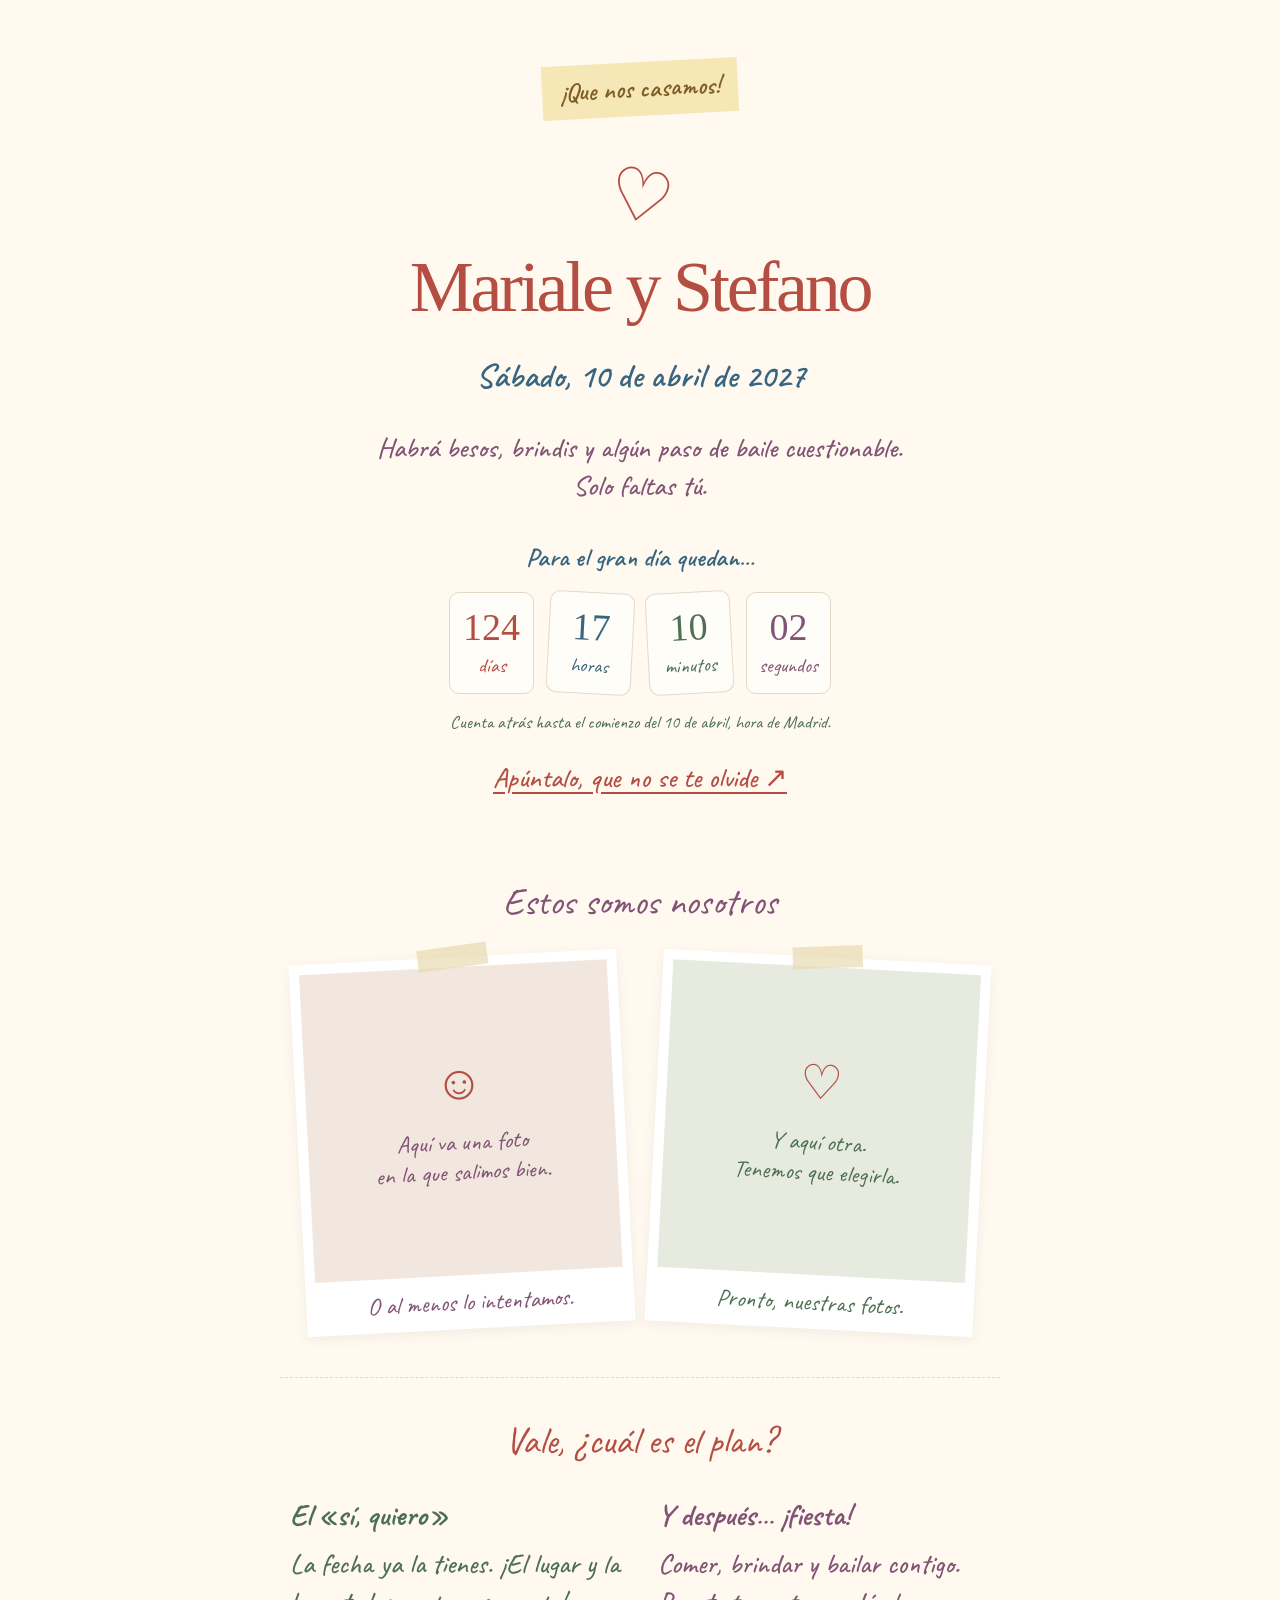
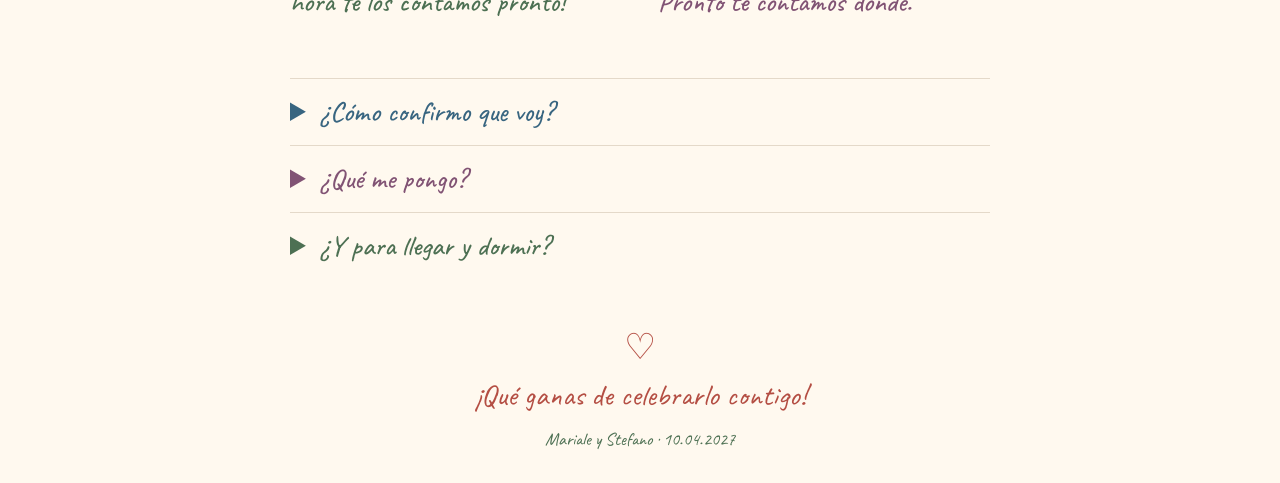
==== index.html @ a7b67cf8 "Add wedding website with working countdown" ====
<!doctype html>
<html lang="es">
<head>
  <meta charset="utf-8">
  <meta name="viewport" content="width=device-width, initial-scale=1">
  <meta name="description" content="Mariale y Stefano se casan el 10 de abril de 2027. ¡Y quieren celebrarlo contigo!">
  <meta name="theme-color" content="#fff9ef">
  <title>Mariale y Stefano · 10 abril 2027</title>
  <link rel="stylesheet" href="styles.css">
  <script src="config.js" defer></script>
  <script src="script.js" defer></script>
</head>
<body>
  <a class="skip-link" href="#inicio">Ir al contenido</a>
  <main id="inicio">
    <section class="invitation" aria-labelledby="couple">
      <p class="announcement">¡Que nos casamos!</p>
      <div class="doodle" aria-hidden="true">♡</div>
      <h1 id="couple">Mariale y Stefano</h1>
      <p class="date"><time datetime="2027-04-10">Sábado, 10 de abril de 2027</time></p>
      <p class="intro">Habrá besos, brindis y algún paso de baile cuestionable.<br>Solo faltas tú.</p>
      <div id="cover" class="cover" hidden></div>
      <div class="countdown-block">
        <h2 id="countdown-title">Para el gran día quedan…</h2>
        <div class="countdown" role="timer" aria-labelledby="countdown-title">
          <div><strong id="days">—</strong><span>días</span></div>
          <div><strong id="hours">—</strong><span>horas</span></div>
          <div><strong id="minutes">—</strong><span>minutos</span></div>
          <div><strong id="seconds">—</strong><span>segundos</span></div>
        </div>
        <p id="countdown-message" class="note">Cuenta atrás hasta el comienzo del 10 de abril, hora de Madrid.</p>
        <noscript>¡Reserva el 10 de abril de 2027! Activa JavaScript para ver la cuenta atrás.</noscript>
      </div>
      <a class="calendar-link" href="boda.ics" download>Apúntalo, que no se te olvide <span aria-hidden="true">↗</span></a>
    </section>

    <section id="recuerdos" class="memories" aria-labelledby="photos-title">
      <h2 id="photos-title">Estos somos nosotros</h2>
      <div class="gallery" id="gallery">
        <figure><div class="photo-placeholder"><span aria-hidden="true">☺</span><p>Aquí va una foto<br>en la que salimos bien.</p></div><figcaption>O al menos lo intentamos.</figcaption></figure>
        <figure><div class="photo-placeholder"><span aria-hidden="true">♡</span><p>Y aquí otra.<br>Tenemos que elegirla.</p></div><figcaption>Pronto, nuestras fotos.</figcaption></figure>
      </div>
    </section>

    <section id="dia" class="day" aria-labelledby="details-title">
      <h2 id="details-title">Vale, ¿cuál es el plan?</h2>
      <div class="plan">
        <article><h3>El «sí, quiero»</h3><p id="ceremony">La fecha ya la tienes. ¡El lugar y la hora te los contamos pronto!</p><a id="ceremony-map" class="text-link" hidden>Ver ubicación ↗</a></article>
        <article><h3>Y después… ¡fiesta!</h3><p id="party">Comer, brindar y bailar contigo. Pronto te contamos dónde.</p><a id="party-map" class="text-link" hidden>Ver ubicación ↗</a></article>
      </div>
      <div class="extra-info">
        <p id="location-info" hidden></p>
        <details><summary>¿Cómo confirmo que voy?</summary><p id="rsvp-info">Pronto pondremos aquí cómo confirmar. De momento, ¡guárdanos el día!</p><a id="rsvp-link" class="text-link" hidden>¡Voy! ↗</a></details>
        <details><summary>¿Qué me pongo?</summary><p id="dress-code">Todavía estamos decidiendo los detalles. Eso sí: ve practicando tus pasos de baile.</p></details>
        <details><summary>¿Y para llegar y dormir?</summary><p id="travel-info">Añadiremos aquí la información de transporte y alojamiento en cuanto la tengamos.</p></details>
      </div>
    </section>
    <footer><span aria-hidden="true">♡</span><p>¡Qué ganas de celebrarlo contigo!</p><small>Mariale y Stefano · 10.04.2027</small></footer>
  </main>
</body>
</html>
---- styles.css ----
@font-face {
  font-family: 'Caveat';
  src: url('assets/fonts/caveat.ttf') format('truetype');
  font-style: normal;
  font-weight: 400 700;
  font-display: swap;
}
:root {
  --paper: #fff9ef;
  --ink: #433f3b;
  --muted: #766d63;
  --red: #b44e43;
  --line: #e4d9c9;
  --blue: #386580;
  --green: #4d7053;
  --plum: #815374;
  --ochre: #805c26;
  --informal: 'Caveat', cursive;
  --hand: 'Caveat', cursive;
}
* { box-sizing: border-box; }
body { margin: 0; background: var(--paper); color: var(--ink); font: 16px/1.7 system-ui, sans-serif; }
[hidden] { display: none !important; }
a { color: var(--red); text-underline-offset: 5px; }
a:hover { text-decoration-thickness: 2px; }
a:focus-visible, summary:focus-visible { outline: 2px solid var(--red); outline-offset: 6px; }
.skip-link { position: absolute; top: -100px; left: 16px; background: var(--paper); padding: 12px; }
.skip-link:focus { top: 12px; }
main { width: min(100% - 40px, 720px); margin: auto; }
h1, h2, h3, p { margin-top: 0; }
h2 { font: 27px/1.3 var(--hand); }
h3 { font-size: 17px; margin-bottom: 10px; }
.invitation { text-align: center; padding: 62px 0 48px; }
.announcement { display: inline-block; background: #f5e7b6; padding: 5px 18px; font-size: 14px; transform: rotate(-3deg); }
.doodle { color: var(--red); font: 72px/1.15 var(--hand); margin: 15px 0 8px; transform: rotate(12deg); }
h1 { max-width: 650px; margin: 0 auto 20px; color: var(--red); font: 500 clamp(46px, 8vw, 72px)/1.1 Georgia, serif; letter-spacing: -.045em; text-wrap: balance; }
.date { font-size: 18px; margin: 0 auto 24px; }
.intro { color: var(--muted); font-size: 15px; }
.countdown-block { margin: 36px 0 24px; }
.countdown-block h2 { font: 15px system-ui, sans-serif; margin-bottom: 18px; }
.countdown { display: flex; justify-content: center; gap: 14px; }
.countdown > div { width: 85px; padding: 12px 6px 10px; border: 1px solid var(--line); border-radius: 10px; background: #fffdf8; }
.countdown > div:nth-child(2) { transform: rotate(3deg); }
.countdown > div:nth-child(3) { transform: rotate(-3deg); }
.countdown strong { display: block; font: 38px Georgia, serif; font-variant-numeric: tabular-nums; color: var(--red); }
.countdown span { font-size: 12px; color: var(--muted); }
.note { color: var(--muted); font-size: 10px; margin: 16px 0 0; }
.calendar-link { font-size: 13px; }
.cover { max-width: 380px; margin: 30px auto; padding: 10px; background: white; box-shadow: 0 3px 12px #433f3b12; transform: rotate(-2deg); }
.cover-photo { width: 100%; max-height: 430px; object-fit: cover; display: block; }
.memories { padding: 32px 18px 48px; text-align: center; }
.gallery { display: grid; grid-template-columns: repeat(2, minmax(0, 1fr)); gap: 28px; margin-top: 30px; }
figure { min-width: 0; margin: 0; padding: 10px 10px 0; background: #fff; box-shadow: 0 3px 12px #433f3b12; transform: rotate(-3deg); position: relative; }
figure:nth-child(even) { transform: rotate(3deg); }
figure::before { content: ''; position: absolute; width: 70px; height: 22px; top: -11px; left: calc(50% - 35px); background: #e9dcb4ba; transform: rotate(-5deg); }
.photo-placeholder { aspect-ratio: 1; display: flex; flex-direction: column; justify-content: center; align-items: center; background: #f2e7de; padding: 14px; }
figure:nth-child(even) .photo-placeholder { background: #e7eadf; }
.photo-placeholder span { font: 48px/1.2 var(--hand); color: var(--red); }
.photo-placeholder p { margin: 15px 0 0; font-size: 13px; color: var(--muted); }
.gallery img { display: block; width: 100%; aspect-ratio: 1; object-fit: cover; }
figcaption { padding: 12px 3px; font: 13px/1.5 var(--hand); overflow-wrap: anywhere; }
.day { border-top: 1px dashed var(--line); padding: 38px 10px 0; }
.day > h2 { text-align: center; }
.plan { display: grid; grid-template-columns: 1fr 1fr; gap: 35px; margin: 30px 0; }
.plan p, .extra-info p { font-size: 14px; color: var(--muted); }
.text-link { display: inline-block; font-size: 14px; }
details { border-top: 1px solid var(--line); padding: 14px 0; }
summary { cursor: pointer; font-size: 14px; }
details p { margin: 12px 0 6px; }
footer { text-align: center; padding: 45px 0 30px; }
footer > span { color: var(--red); font: 36px var(--hand); }
footer p { margin: 6px 0 12px; font: 21px var(--hand); }
footer small { font-size: 11px; color: var(--muted); }
/* Colores de las notas y los distintos momentos del día. */
.announcement { color: var(--ochre); }
.date, .countdown-block h2 { color: var(--blue); }
.intro, .memories h2 { color: var(--plum); }
.note, footer small { color: var(--green); }
.countdown > div:nth-child(2) strong,
.countdown > div:nth-child(2) span { color: var(--blue); }
.countdown > div:nth-child(3) strong,
.countdown > div:nth-child(3) span { color: var(--green); }
.countdown > div:nth-child(4) strong,
.countdown > div:nth-child(4) span { color: var(--plum); }
.countdown > div:first-child span { color: var(--red); }
.photo-placeholder p, figcaption { color: var(--plum); }
figure:nth-child(even) .photo-placeholder p,
figure:nth-child(even) figcaption { color: var(--green); }
.day > h2, footer p { color: var(--red); }
.plan article:first-child h3, .plan article:first-child p { color: var(--green); }
.plan article:nth-child(2) h3, .plan article:nth-child(2) p { color: var(--plum); }
.extra-info > p, .extra-info details:nth-of-type(1) { color: var(--blue); }
.extra-info details:nth-of-type(2) { color: var(--plum); }
.extra-info details:nth-of-type(3) { color: var(--green); }
.extra-info details p { color: inherit; }

@media (max-width: 480px) {
  .invitation { padding-top: 38px; }
  .intro br { display: none; }
  .countdown { gap: 8px; }
  .countdown > div { width: 68px; }
  .countdown strong { font-size: 32px; }
  .memories { padding-inline: 5px; }
  .gallery { gap: 15px; }
  figure { padding: 7px 7px 0; }
  .photo-placeholder { padding: 8px; }
  .photo-placeholder p, figcaption { font-size: 11px; }
  .photo-placeholder span { font-size: 34px; }
  .plan { grid-template-columns: 1fr; gap: 15px; }
}

/* Letra informal para la información de la invitación. */
.intro,
.date,
.announcement,
.countdown-block h2,
.countdown span,
.note,
.calendar-link,
.photo-placeholder p,
.plan h3,
.plan p,
.extra-info,
.extra-info summary,
.text-link,
footer small {
  font-family: var(--informal);
}

/* Tamaños generosos para que la letra manuscrita se lea bien. */
.intro, .plan p, .extra-info p, .extra-info summary,
.calendar-link, .text-link {
  font-size: clamp(24px, 4vw, 28px);
  font-weight: 500;
  line-height: 1.35;
}
.date { font-size: clamp(28px, 5vw, 34px); font-weight: 600; }
.announcement, .countdown-block h2 { font-size: 26px; font-weight: 600; }
.plan h3 { font-size: 30px; line-height: 1.25; }
.memories h2, .day > h2 { font-size: 38px; }
.countdown span { font-size: 20px; }
.note, footer small { font-size: 18px; line-height: 1.4; }
.photo-placeholder p, figcaption { font-size: 24px; line-height: 1.25; }
footer p { font-size: 30px; }
@media (max-width: 480px) {
  .gallery { grid-template-columns: 1fr; gap: 32px; max-width: 290px; margin-inline: auto; }
}
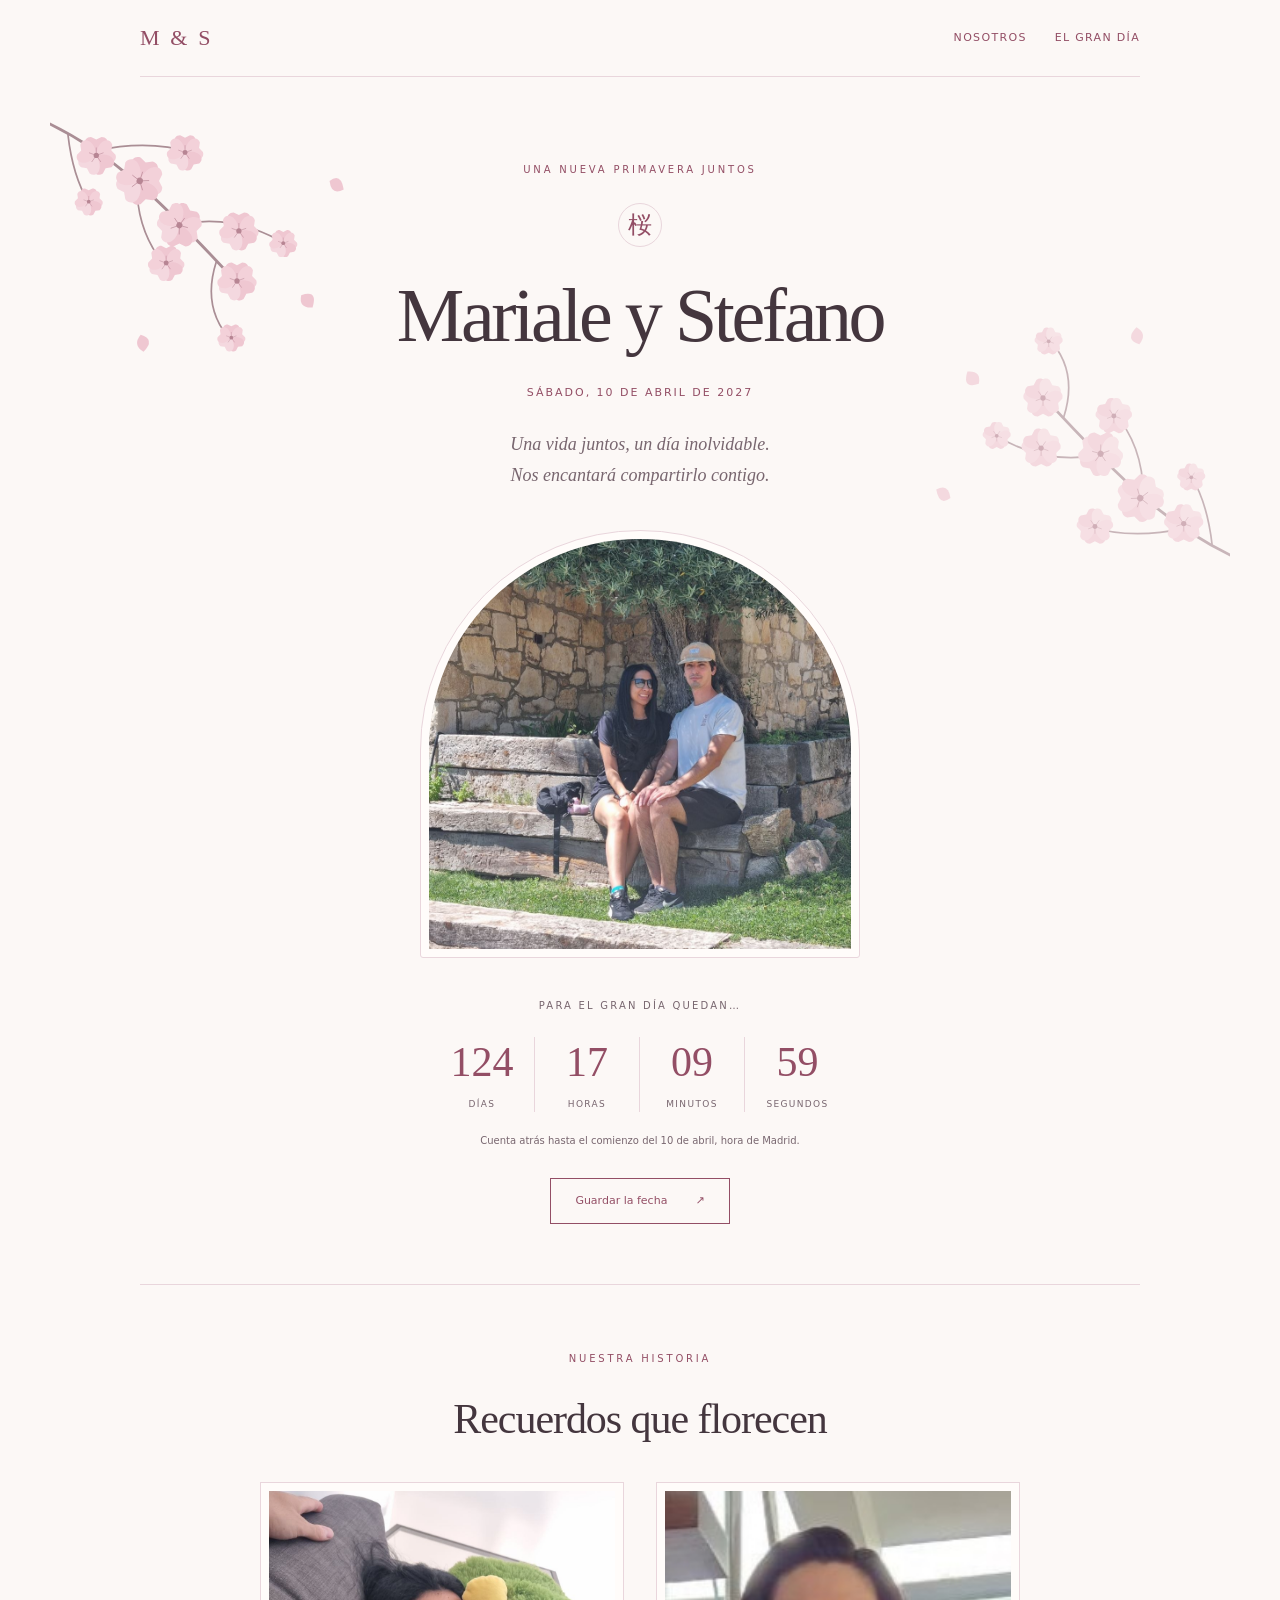
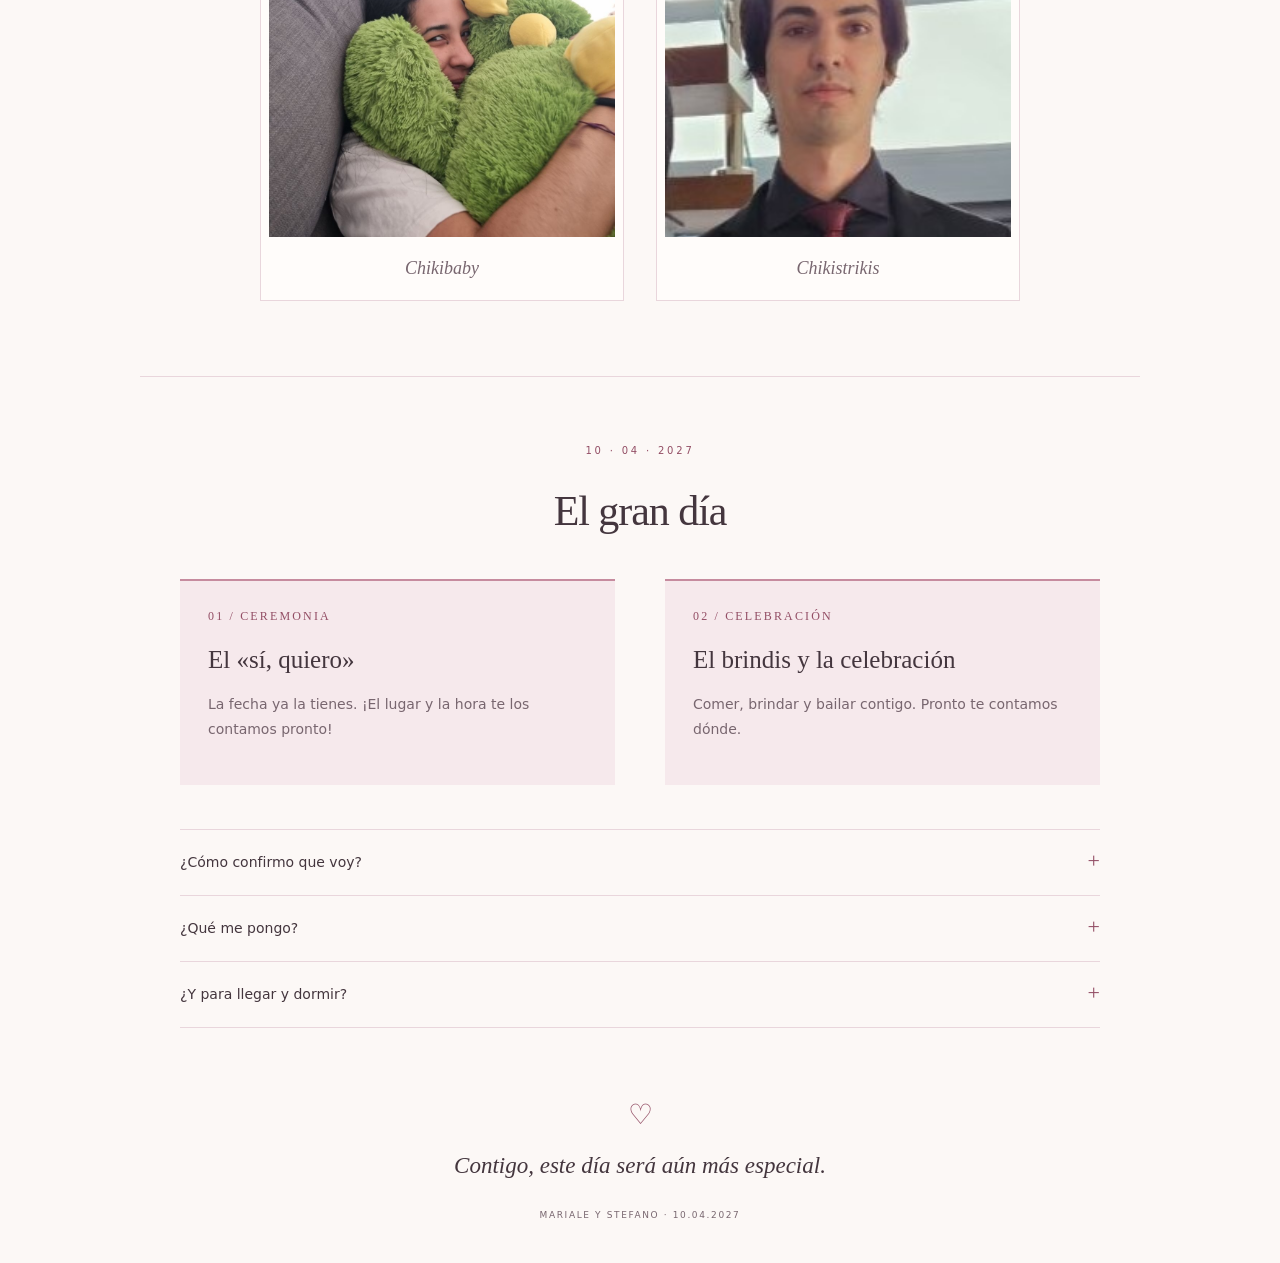
==== commit 918da20b: "new gui" ====
--- a/index.html
+++ b/index.html
@@ -4,7 +4,7 @@
   <meta charset="utf-8">
   <meta name="viewport" content="width=device-width, initial-scale=1">
   <meta name="description" content="Mariale y Stefano se casan el 10 de abril de 2027. ¡Y quieren celebrarlo contigo!">
-  <meta name="theme-color" content="#fff9ef">
+  <meta name="theme-color" content="#fcf8f6">
   <title>Mariale y Stefano · 10 abril 2027</title>
   <link rel="stylesheet" href="styles.css">
   <script src="config.js" defer></script>
@@ -13,12 +13,16 @@
 <body>
   <a class="skip-link" href="#inicio">Ir al contenido</a>
   <main id="inicio">
+    <nav class="site-nav" aria-label="Navegación principal">
+      <a class="monogram" href="#inicio" aria-label="Mariale y Stefano, inicio">M &amp; S</a>
+      <div class="nav-links"><a href="#recuerdos">Nosotros</a><a href="#dia">El gran día</a></div>
+    </nav>
     <section class="invitation" aria-labelledby="couple">
-      <p class="announcement">¡Que nos casamos!</p>
-      <div class="doodle" aria-hidden="true">♡</div>
+      <p class="announcement">Una nueva primavera juntos</p>
+      <div class="doodle" aria-hidden="true">桜</div>
       <h1 id="couple">Mariale y Stefano</h1>
       <p class="date"><time datetime="2027-04-10">Sábado, 10 de abril de 2027</time></p>
-      <p class="intro">Habrá besos, brindis y algún paso de baile cuestionable.<br>Solo faltas tú.</p>
+      <p class="intro">Una vida juntos, un día inolvidable.<br>Nos encantará compartirlo contigo.</p>
       <div id="cover" class="cover" hidden></div>
       <div class="countdown-block">
         <h2 id="countdown-title">Para el gran día quedan…</h2>
@@ -31,11 +35,12 @@
         <p id="countdown-message" class="note">Cuenta atrás hasta el comienzo del 10 de abril, hora de Madrid.</p>
         <noscript>¡Reserva el 10 de abril de 2027! Activa JavaScript para ver la cuenta atrás.</noscript>
       </div>
-      <a class="calendar-link" href="boda.ics" download>Apúntalo, que no se te olvide <span aria-hidden="true">↗</span></a>
+      <a class="calendar-link" href="boda.ics" download>Guardar la fecha <span aria-hidden="true">↗</span></a>
     </section>
 
     <section id="recuerdos" class="memories" aria-labelledby="photos-title">
-      <h2 id="photos-title">Estos somos nosotros</h2>
+      <p class="section-label">Nuestra historia</p>
+      <h2 id="photos-title">Recuerdos que florecen</h2>
       <div class="gallery" id="gallery">
         <figure><div class="photo-placeholder"><span aria-hidden="true">☺</span><p>Aquí va una foto<br>en la que salimos bien.</p></div><figcaption>O al menos lo intentamos.</figcaption></figure>
         <figure><div class="photo-placeholder"><span aria-hidden="true">♡</span><p>Y aquí otra.<br>Tenemos que elegirla.</p></div><figcaption>Pronto, nuestras fotos.</figcaption></figure>
@@ -43,10 +48,11 @@
     </section>
 
     <section id="dia" class="day" aria-labelledby="details-title">
-      <h2 id="details-title">Vale, ¿cuál es el plan?</h2>
+      <p class="section-label">10 · 04 · 2027</p>
+      <h2 id="details-title">El gran día</h2>
       <div class="plan">
         <article><h3>El «sí, quiero»</h3><p id="ceremony">La fecha ya la tienes. ¡El lugar y la hora te los contamos pronto!</p><a id="ceremony-map" class="text-link" hidden>Ver ubicación ↗</a></article>
-        <article><h3>Y después… ¡fiesta!</h3><p id="party">Comer, brindar y bailar contigo. Pronto te contamos dónde.</p><a id="party-map" class="text-link" hidden>Ver ubicación ↗</a></article>
+        <article><h3>El brindis y la celebración</h3><p id="party">Comer, brindar y bailar contigo. Pronto te contamos dónde.</p><a id="party-map" class="text-link" hidden>Ver ubicación ↗</a></article>
       </div>
       <div class="extra-info">
         <p id="location-info" hidden></p>
@@ -55,7 +61,7 @@
         <details><summary>¿Y para llegar y dormir?</summary><p id="travel-info">Añadiremos aquí la información de transporte y alojamiento en cuanto la tengamos.</p></details>
       </div>
     </section>
-    <footer><span aria-hidden="true">♡</span><p>¡Qué ganas de celebrarlo contigo!</p><small>Mariale y Stefano · 10.04.2027</small></footer>
+    <footer><span aria-hidden="true">♡</span><p>Contigo, este día será aún más especial.</p><small>Mariale y Stefano · 10.04.2027</small></footer>
   </main>
 </body>
 </html>
--- a/styles.css
+++ b/styles.css
@@ -1,147 +1,100 @@
-@font-face {
-  font-family: 'Caveat';
-  src: url('assets/fonts/caveat.ttf') format('truetype');
-  font-style: normal;
-  font-weight: 400 700;
-  font-display: swap;
-}
 :root {
-  --paper: #fff9ef;
-  --ink: #433f3b;
-  --muted: #766d63;
-  --red: #b44e43;
-  --line: #e4d9c9;
-  --blue: #386580;
-  --green: #4d7053;
-  --plum: #815374;
-  --ochre: #805c26;
-  --informal: 'Caveat', cursive;
-  --hand: 'Caveat', cursive;
+  --paper: #fcf8f6;
+  --ink: #44363e;
+  --muted: #78666f;
+  --rose: #934e65;
+  --line: #e9d6dc;
+  --serif: 'Palatino Linotype', 'Book Antiqua', Palatino, Georgia, serif;
 }
 * { box-sizing: border-box; }
-body { margin: 0; background: var(--paper); color: var(--ink); font: 16px/1.7 system-ui, sans-serif; }
+html { scroll-behavior: smooth; }
+body { margin: 0; background: var(--paper); color: var(--ink); font: 15px/1.8 system-ui, sans-serif; }
 [hidden] { display: none !important; }
-a { color: var(--red); text-underline-offset: 5px; }
-a:hover { text-decoration-thickness: 2px; }
-a:focus-visible, summary:focus-visible { outline: 2px solid var(--red); outline-offset: 6px; }
-.skip-link { position: absolute; top: -100px; left: 16px; background: var(--paper); padding: 12px; }
+a { color: var(--rose); text-underline-offset: 5px; }
+a:hover { color: var(--ink); }
+a:focus-visible, summary:focus-visible { outline: 2px solid var(--rose); outline-offset: 6px; }
+.skip-link { position: absolute; top: -100px; left: 16px; background: var(--paper); padding: 12px; z-index: 10; }
 .skip-link:focus { top: 12px; }
-main { width: min(100% - 40px, 720px); margin: auto; }
+main { width: min(100% - 48px, 1000px); margin: auto; }
 h1, h2, h3, p { margin-top: 0; }
-h2 { font: 27px/1.3 var(--hand); }
-h3 { font-size: 17px; margin-bottom: 10px; }
-.invitation { text-align: center; padding: 62px 0 48px; }
-.announcement { display: inline-block; background: #f5e7b6; padding: 5px 18px; font-size: 14px; transform: rotate(-3deg); }
-.doodle { color: var(--red); font: 72px/1.15 var(--hand); margin: 15px 0 8px; transform: rotate(12deg); }
-h1 { max-width: 650px; margin: 0 auto 20px; color: var(--red); font: 500 clamp(46px, 8vw, 72px)/1.1 Georgia, serif; letter-spacing: -.045em; text-wrap: balance; }
-.date { font-size: 18px; margin: 0 auto 24px; }
-.intro { color: var(--muted); font-size: 15px; }
-.countdown-block { margin: 36px 0 24px; }
-.countdown-block h2 { font: 15px system-ui, sans-serif; margin-bottom: 18px; }
-.countdown { display: flex; justify-content: center; gap: 14px; }
-.countdown > div { width: 85px; padding: 12px 6px 10px; border: 1px solid var(--line); border-radius: 10px; background: #fffdf8; }
-.countdown > div:nth-child(2) { transform: rotate(3deg); }
-.countdown > div:nth-child(3) { transform: rotate(-3deg); }
-.countdown strong { display: block; font: 38px Georgia, serif; font-variant-numeric: tabular-nums; color: var(--red); }
-.countdown span { font-size: 12px; color: var(--muted); }
-.note { color: var(--muted); font-size: 10px; margin: 16px 0 0; }
-.calendar-link { font-size: 13px; }
-.cover { max-width: 380px; margin: 30px auto; padding: 10px; background: white; box-shadow: 0 3px 12px #433f3b12; transform: rotate(-2deg); }
-.cover-photo { width: 100%; max-height: 430px; object-fit: cover; display: block; }
-.memories { padding: 32px 18px 48px; text-align: center; }
-.gallery { display: grid; grid-template-columns: repeat(2, minmax(0, 1fr)); gap: 28px; margin-top: 30px; }
-figure { min-width: 0; margin: 0; padding: 10px 10px 0; background: #fff; box-shadow: 0 3px 12px #433f3b12; transform: rotate(-3deg); position: relative; }
-figure:nth-child(even) { transform: rotate(3deg); }
-figure::before { content: ''; position: absolute; width: 70px; height: 22px; top: -11px; left: calc(50% - 35px); background: #e9dcb4ba; transform: rotate(-5deg); }
-.photo-placeholder { aspect-ratio: 1; display: flex; flex-direction: column; justify-content: center; align-items: center; background: #f2e7de; padding: 14px; }
-figure:nth-child(even) .photo-placeholder { background: #e7eadf; }
-.photo-placeholder span { font: 48px/1.2 var(--hand); color: var(--red); }
-.photo-placeholder p { margin: 15px 0 0; font-size: 13px; color: var(--muted); }
+h2 { font: 400 clamp(30px, 4vw, 42px)/1.3 var(--serif); letter-spacing: -.025em; }
+h3 { font: 400 25px/1.3 var(--serif); margin-bottom: 16px; }
+.site-nav { display: flex; justify-content: space-between; align-items: center; padding: 25px 0; border-bottom: 1px solid var(--line); gap: 20px; }
+.monogram { font: 22px var(--serif); letter-spacing: .12em; color: var(--rose); text-decoration: none; }
+.nav-links { display: flex; gap: 28px; }
+.nav-links a { font-size: 11px; letter-spacing: .12em; text-transform: uppercase; text-decoration: none; }
+.invitation { position: relative; isolation: isolate; text-align: center; padding: 84px 0 60px; }
+.invitation::before, .invitation::after { content: ''; position: absolute; z-index: -1; width: 340px; height: 340px; background: url('assets/images/sakura.svg') center / contain no-repeat; pointer-events: none; opacity: .8; }
+.invitation::before { top: 0; left: -90px; }
+.invitation::after { right: -90px; top: 185px; transform: rotate(180deg); opacity: .5; }
+.announcement, .section-label { color: var(--rose); font-size: 10px; font-weight: 500; text-transform: uppercase; letter-spacing: .28em; margin-bottom: 24px; }
+.doodle { display: grid; place-items: center; width: 44px; height: 44px; margin: 0 auto 24px; border: 1px solid var(--line); color: var(--rose); font: 24px var(--serif); border-radius: 50%; }
+h1 { max-width: 780px; margin: 0 auto 24px; font: 400 clamp(44px, 7vw, 76px)/1.16 var(--serif); letter-spacing: -.045em; text-wrap: balance; }
+.date { font-size: 11px; text-transform: uppercase; letter-spacing: .18em; color: var(--rose); margin-bottom: 26px; }
+.intro { color: var(--muted); font: italic 18px/1.7 var(--serif); }
+.cover { width: min(100%, 440px); margin: 40px auto; padding: 8px; border: 1px solid var(--line); background: #fffcfa; border-radius: 220px 220px 3px 3px; }
+.cover-photo { width: 100%; height: 410px; object-fit: cover; display: block; border-radius: 210px 210px 0 0; }
+.countdown-block { margin: 40px 0 28px; }
+.countdown-block h2 { font: 10px/1.5 system-ui, sans-serif; text-transform: uppercase; letter-spacing: .22em; color: var(--muted); margin-bottom: 24px; }
+.countdown { display: flex; justify-content: center; }
+.countdown > div { width: 105px; padding: 0 14px; border-right: 1px solid var(--line); }
+.countdown > div:last-child { border: 0; }
+.countdown strong { display: block; font: 400 42px/1.2 var(--serif); font-variant-numeric: tabular-nums; color: var(--rose); }
+.countdown span { display: block; margin-top: 8px; font-size: 9px; text-transform: uppercase; letter-spacing: .15em; color: var(--muted); }
+.note { color: var(--muted); font-size: 10px; margin: 20px auto 0; max-width: 320px; }
+.calendar-link { display: inline-flex; align-items: center; gap: 28px; border: 1px solid var(--rose); padding: 12px 24px; text-decoration: none; font-size: 11px; transition: background .2s, color .2s; }
+.calendar-link:hover { background: var(--rose); color: var(--paper); }
+.memories { padding: 65px 40px 75px; text-align: center; border-top: 1px solid var(--line); }
+.gallery { display: grid; grid-template-columns: repeat(2, minmax(0, 1fr)); gap: 32px; margin: 36px auto 0; max-width: 760px; }
+figure { min-width: 0; margin: 0; padding: 8px 8px 0; background: #fffcfa; border: 1px solid var(--line); }
+.photo-placeholder { aspect-ratio: 1; display: flex; flex-direction: column; justify-content: center; align-items: center; background: #f4e5e9; padding: 20px; }
+.photo-placeholder span { font: 42px var(--serif); color: var(--rose); }
+.photo-placeholder p { margin: 16px 0 0; font: italic 17px/1.5 var(--serif); color: var(--muted); }
 .gallery img { display: block; width: 100%; aspect-ratio: 1; object-fit: cover; }
-figcaption { padding: 12px 3px; font: 13px/1.5 var(--hand); overflow-wrap: anywhere; }
-.day { border-top: 1px dashed var(--line); padding: 38px 10px 0; }
-.day > h2 { text-align: center; }
-.plan { display: grid; grid-template-columns: 1fr 1fr; gap: 35px; margin: 30px 0; }
+figcaption { padding: 18px 8px; font: italic 18px/1.5 var(--serif); color: var(--muted); overflow-wrap: anywhere; }
+.day { border-top: 1px solid var(--line); padding: 65px 40px 0; }
+.day > h2, .day > .section-label { text-align: center; }
+.plan { display: grid; grid-template-columns: 1fr 1fr; gap: 50px; margin: 40px 0; }
+.plan article { padding: 28px; background: #f6e9ec; border-top: 2px solid #c68b9e; }
+.plan article::before { display: block; font: 12px var(--serif); letter-spacing: .18em; color: var(--rose); margin-bottom: 20px; content: '01 / CEREMONIA'; }
+.plan article:nth-child(2)::before { content: '02 / CELEBRACIÓN'; }
 .plan p, .extra-info p { font-size: 14px; color: var(--muted); }
-.text-link { display: inline-block; font-size: 14px; }
-details { border-top: 1px solid var(--line); padding: 14px 0; }
-summary { cursor: pointer; font-size: 14px; }
-details p { margin: 12px 0 6px; }
-footer { text-align: center; padding: 45px 0 30px; }
-footer > span { color: var(--red); font: 36px var(--hand); }
-footer p { margin: 6px 0 12px; font: 21px var(--hand); }
-footer small { font-size: 11px; color: var(--muted); }
-/* Colores de las notas y los distintos momentos del día. */
-.announcement { color: var(--ochre); }
-.date, .countdown-block h2 { color: var(--blue); }
-.intro, .memories h2 { color: var(--plum); }
-.note, footer small { color: var(--green); }
-.countdown > div:nth-child(2) strong,
-.countdown > div:nth-child(2) span { color: var(--blue); }
-.countdown > div:nth-child(3) strong,
-.countdown > div:nth-child(3) span { color: var(--green); }
-.countdown > div:nth-child(4) strong,
-.countdown > div:nth-child(4) span { color: var(--plum); }
-.countdown > div:first-child span { color: var(--red); }
-.photo-placeholder p, figcaption { color: var(--plum); }
-figure:nth-child(even) .photo-placeholder p,
-figure:nth-child(even) figcaption { color: var(--green); }
-.day > h2, footer p { color: var(--red); }
-.plan article:first-child h3, .plan article:first-child p { color: var(--green); }
-.plan article:nth-child(2) h3, .plan article:nth-child(2) p { color: var(--plum); }
-.extra-info > p, .extra-info details:nth-of-type(1) { color: var(--blue); }
-.extra-info details:nth-of-type(2) { color: var(--plum); }
-.extra-info details:nth-of-type(3) { color: var(--green); }
-.extra-info details p { color: inherit; }
-
-@media (max-width: 480px) {
-  .invitation { padding-top: 38px; }
+.text-link { display: inline-block; font-size: 13px; }
+.extra-info { margin-top: 44px; }
+details { border-top: 1px solid var(--line); padding: 20px 0; }
+details:last-child { border-bottom: 1px solid var(--line); }
+summary { cursor: pointer; font-size: 14px; list-style: none; display: flex; justify-content: space-between; gap: 20px; }
+summary::-webkit-details-marker { display: none; }
+summary::after { content: '+'; font: 22px/1 var(--serif); color: var(--rose); }
+details[open] summary::after { content: '−'; }
+details p { margin: 16px 0 6px; max-width: 650px; }
+footer { text-align: center; padding: 70px 0 36px; }
+footer > span { color: var(--rose); font: 28px var(--serif); }
+footer p { margin: 16px 0; font: italic 23px/1.5 var(--serif); }
+footer small { font-size: 9px; letter-spacing: .18em; text-transform: uppercase; color: var(--muted); }
+@media (max-width: 600px) {
+  main { width: calc(100% - 36px); }
+  .site-nav { padding: 20px 0; }
+  .nav-links { gap: 16px; }
+  .nav-links a { font-size: 9px; letter-spacing: .06em; }
+  .invitation { padding-top: 65px; }
+  .invitation::before { width: 190px; height: 190px; left: -18px; opacity: .45; }
+  .invitation::after { width: 160px; height: 160px; right: -18px; top: 270px; opacity: .35; }
+  .date { font-size: 10px; letter-spacing: .1em; }
+  .intro { font-size: 17px; padding-inline: 12px; }
   .intro br { display: none; }
-  .countdown { gap: 8px; }
-  .countdown > div { width: 68px; }
-  .countdown strong { font-size: 32px; }
-  .memories { padding-inline: 5px; }
-  .gallery { gap: 15px; }
-  figure { padding: 7px 7px 0; }
-  .photo-placeholder { padding: 8px; }
-  .photo-placeholder p, figcaption { font-size: 11px; }
-  .photo-placeholder span { font-size: 34px; }
-  .plan { grid-template-columns: 1fr; gap: 15px; }
+  .cover { max-width: 340px; }
+  .cover-photo { height: 340px; }
+  .countdown > div { width: 76px; padding: 0 8px; }
+  .countdown strong { font-size: 34px; }
+  .memories, .day { padding: 48px 0; }
+  .gallery { gap: 16px; }
+  figcaption { font-size: 15px; padding: 12px 3px; }
+  .plan { grid-template-columns: 1fr; gap: 20px; margin-bottom: 30px; }
+  .extra-info { margin-top: 30px; }
+  footer { padding-top: 12px; }
 }
-
-/* Letra informal para la información de la invitación. */
-.intro,
-.date,
-.announcement,
-.countdown-block h2,
-.countdown span,
-.note,
-.calendar-link,
-.photo-placeholder p,
-.plan h3,
-.plan p,
-.extra-info,
-.extra-info summary,
-.text-link,
-footer small {
-  font-family: var(--informal);
+@media (prefers-reduced-motion: reduce) {
+  html { scroll-behavior: auto; }
+  .calendar-link { transition: none; }
 }
-
-/* Tamaños generosos para que la letra manuscrita se lea bien. */
-.intro, .plan p, .extra-info p, .extra-info summary,
-.calendar-link, .text-link {
-  font-size: clamp(24px, 4vw, 28px);
-  font-weight: 500;
-  line-height: 1.35;
-}
-.date { font-size: clamp(28px, 5vw, 34px); font-weight: 600; }
-.announcement, .countdown-block h2 { font-size: 26px; font-weight: 600; }
-.plan h3 { font-size: 30px; line-height: 1.25; }
-.memories h2, .day > h2 { font-size: 38px; }
-.countdown span { font-size: 20px; }
-.note, footer small { font-size: 18px; line-height: 1.4; }
-.photo-placeholder p, figcaption { font-size: 24px; line-height: 1.25; }
-footer p { font-size: 30px; }
-@media (max-width: 480px) {
-  .gallery { grid-template-columns: 1fr; gap: 32px; max-width: 290px; margin-inline: auto; }
-}
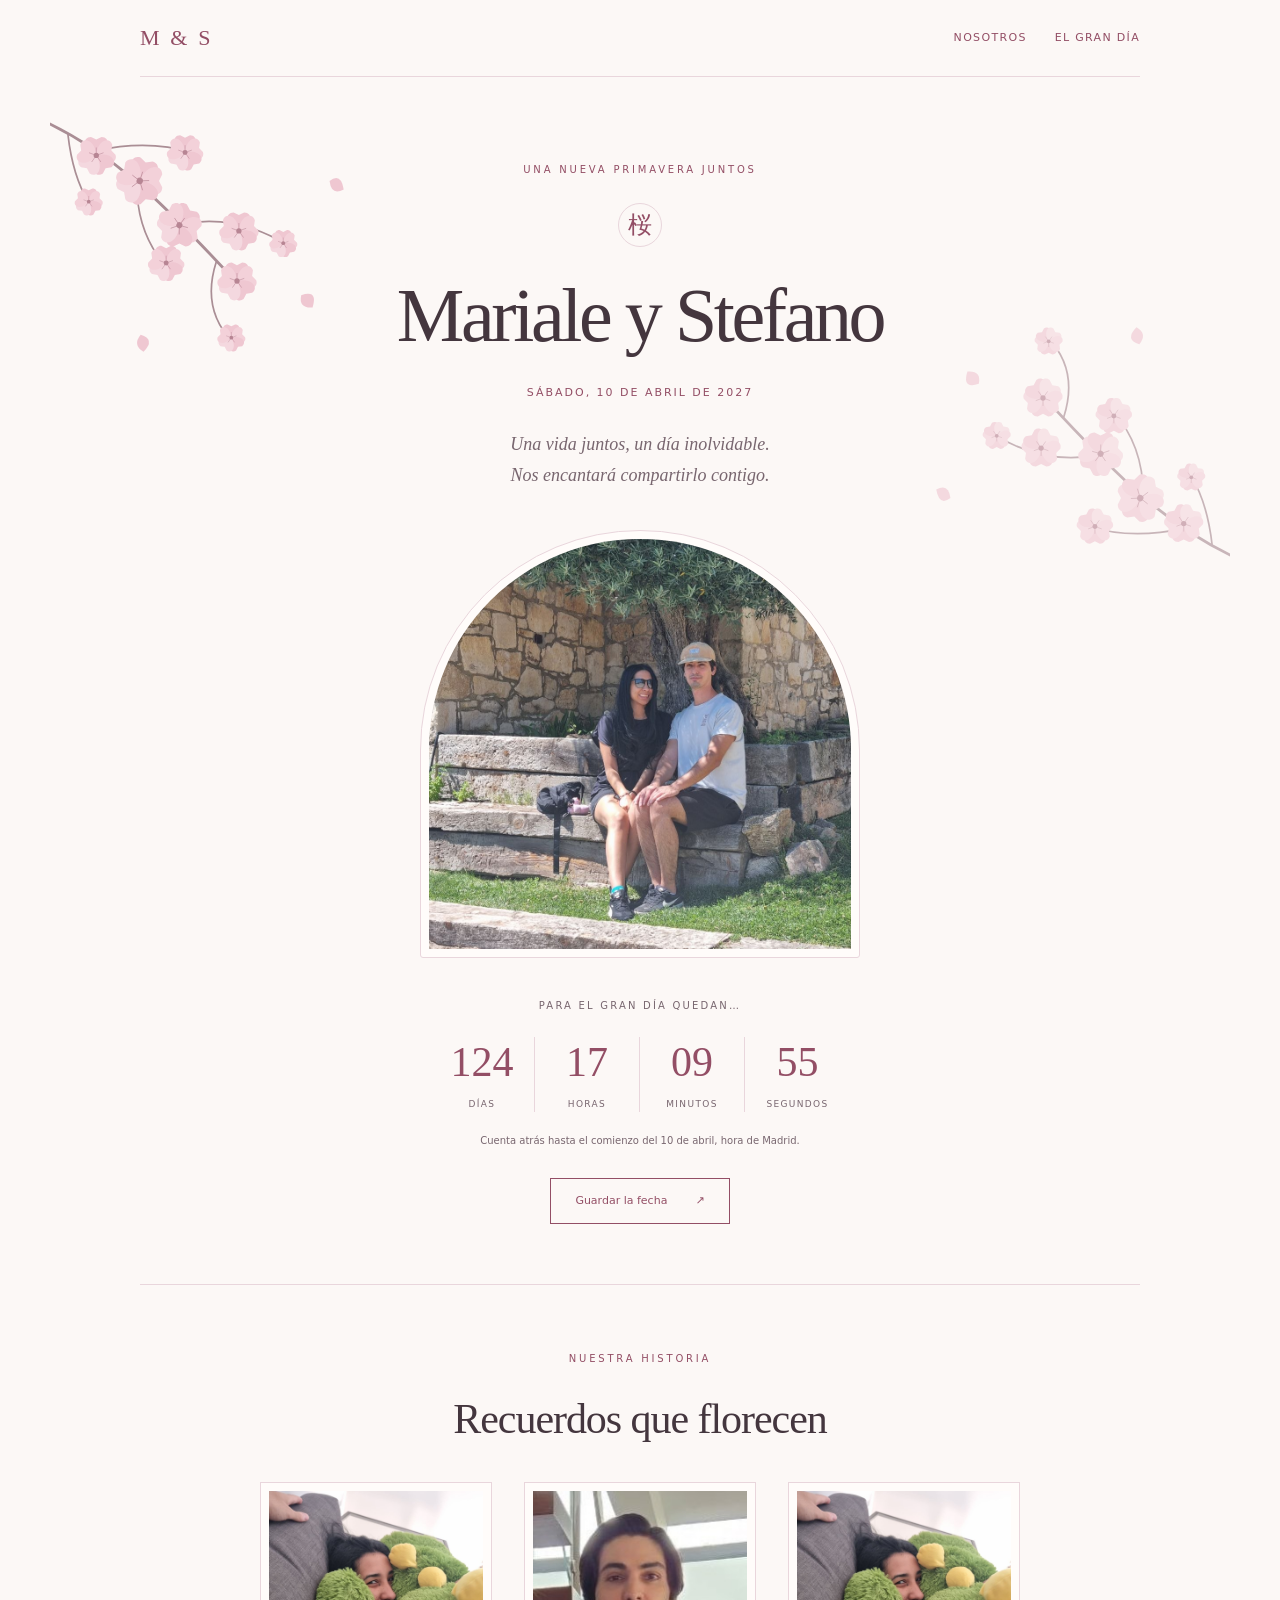
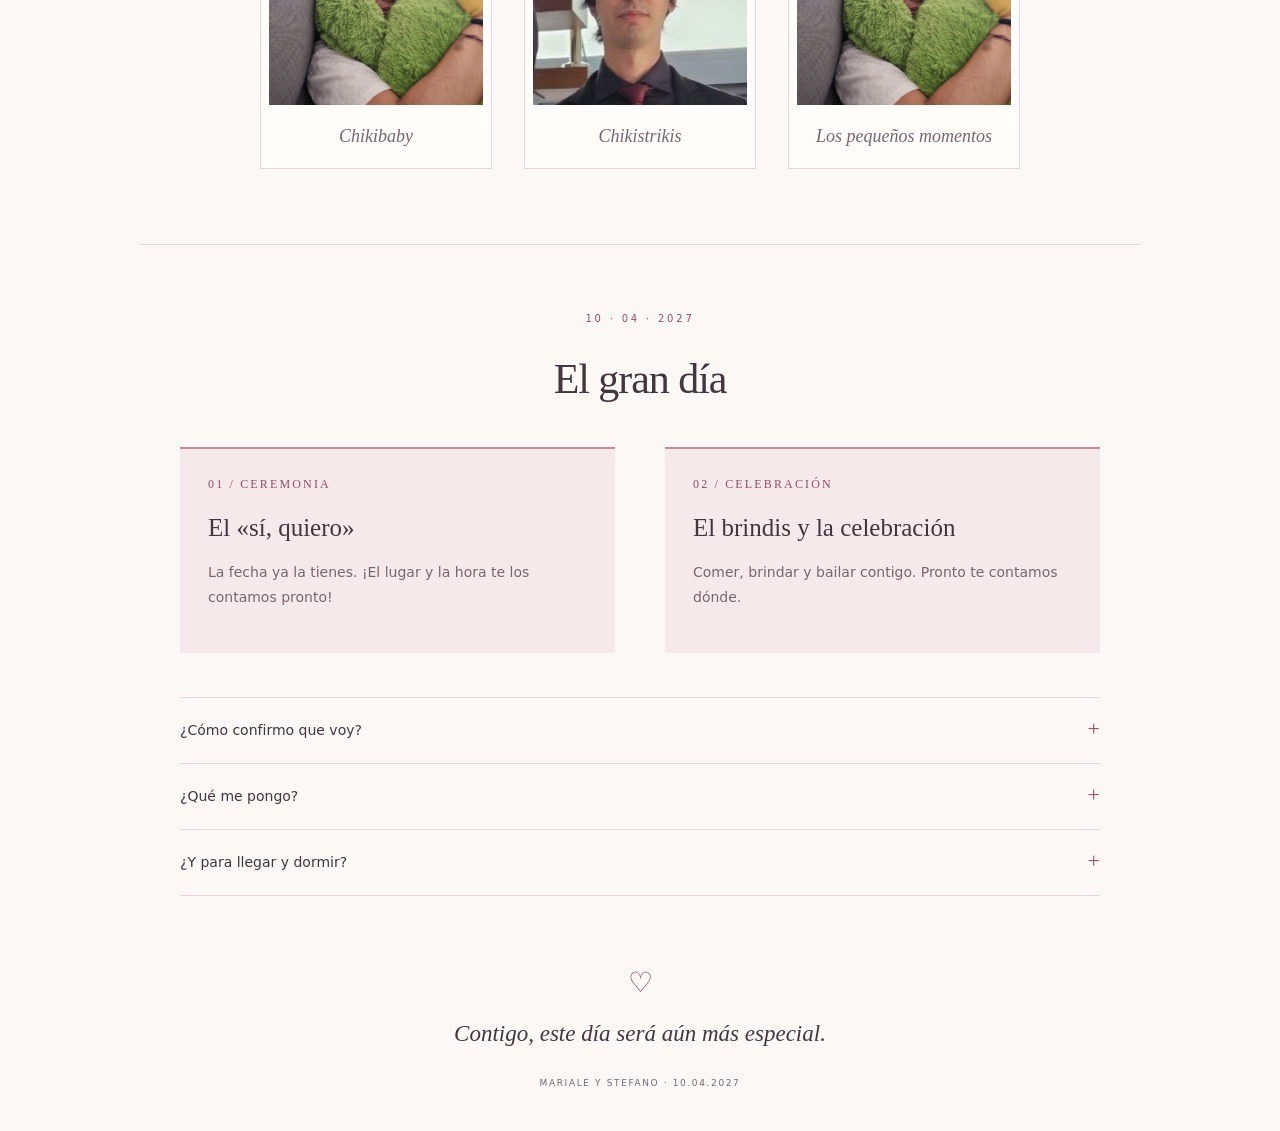
==== commit 63c4647c: "photos" ====
--- a/index.html
+++ b/index.html
@@ -23,7 +23,7 @@
       <h1 id="couple">Mariale y Stefano</h1>
       <p class="date"><time datetime="2027-04-10">Sábado, 10 de abril de 2027</time></p>
       <p class="intro">Una vida juntos, un día inolvidable.<br>Nos encantará compartirlo contigo.</p>
-      <div id="cover" class="cover" hidden></div>
+      <div id="cover" class="cover"><img class="cover-photo" src="assets/images/us.jpg" alt="Una foto de nosotros" fetchpriority="high"></div>
       <div class="countdown-block">
         <h2 id="countdown-title">Para el gran día quedan…</h2>
         <div class="countdown" role="timer" aria-labelledby="countdown-title">
@@ -42,8 +42,9 @@
       <p class="section-label">Nuestra historia</p>
       <h2 id="photos-title">Recuerdos que florecen</h2>
       <div class="gallery" id="gallery">
-        <figure><div class="photo-placeholder"><span aria-hidden="true">☺</span><p>Aquí va una foto<br>en la que salimos bien.</p></div><figcaption>O al menos lo intentamos.</figcaption></figure>
-        <figure><div class="photo-placeholder"><span aria-hidden="true">♡</span><p>Y aquí otra.<br>Tenemos que elegirla.</p></div><figcaption>Pronto, nuestras fotos.</figcaption></figure>
+        <figure><img src="assets/images/photo-01.jpg" alt="Juntos en nuestro primer viaje" loading="lazy"><figcaption>Chikibaby</figcaption></figure>
+        <figure><img src="assets/images/photo-02.jpg" alt="Paseando junto al mar" loading="lazy"><figcaption>Chikistrikis</figcaption></figure>
+        <figure><img src="assets/images/photo-03.jpg" alt="Abrazando un peluche verde en el sofá" loading="lazy"><figcaption>Los pequeños momentos</figcaption></figure>
       </div>
     </section>
 
--- a/styles.css
+++ b/styles.css
@@ -45,7 +45,7 @@
 .calendar-link { display: inline-flex; align-items: center; gap: 28px; border: 1px solid var(--rose); padding: 12px 24px; text-decoration: none; font-size: 11px; transition: background .2s, color .2s; }
 .calendar-link:hover { background: var(--rose); color: var(--paper); }
 .memories { padding: 65px 40px 75px; text-align: center; border-top: 1px solid var(--line); }
-.gallery { display: grid; grid-template-columns: repeat(2, minmax(0, 1fr)); gap: 32px; margin: 36px auto 0; max-width: 760px; }
+.gallery { display: grid; grid-template-columns: repeat(3, minmax(0, 1fr)); gap: 32px; margin: 36px auto 0; max-width: 760px; }
 figure { min-width: 0; margin: 0; padding: 8px 8px 0; background: #fffcfa; border: 1px solid var(--line); }
 .photo-placeholder { aspect-ratio: 1; display: flex; flex-direction: column; justify-content: center; align-items: center; background: #f4e5e9; padding: 20px; }
 .photo-placeholder span { font: 42px var(--serif); color: var(--rose); }
@@ -88,7 +88,7 @@
   .countdown > div { width: 76px; padding: 0 8px; }
   .countdown strong { font-size: 34px; }
   .memories, .day { padding: 48px 0; }
-  .gallery { gap: 16px; }
+  .gallery { grid-template-columns: 1fr; gap: 24px; max-width: 340px; }
   figcaption { font-size: 15px; padding: 12px 3px; }
   .plan { grid-template-columns: 1fr; gap: 20px; margin-bottom: 30px; }
   .extra-info { margin-top: 30px; }
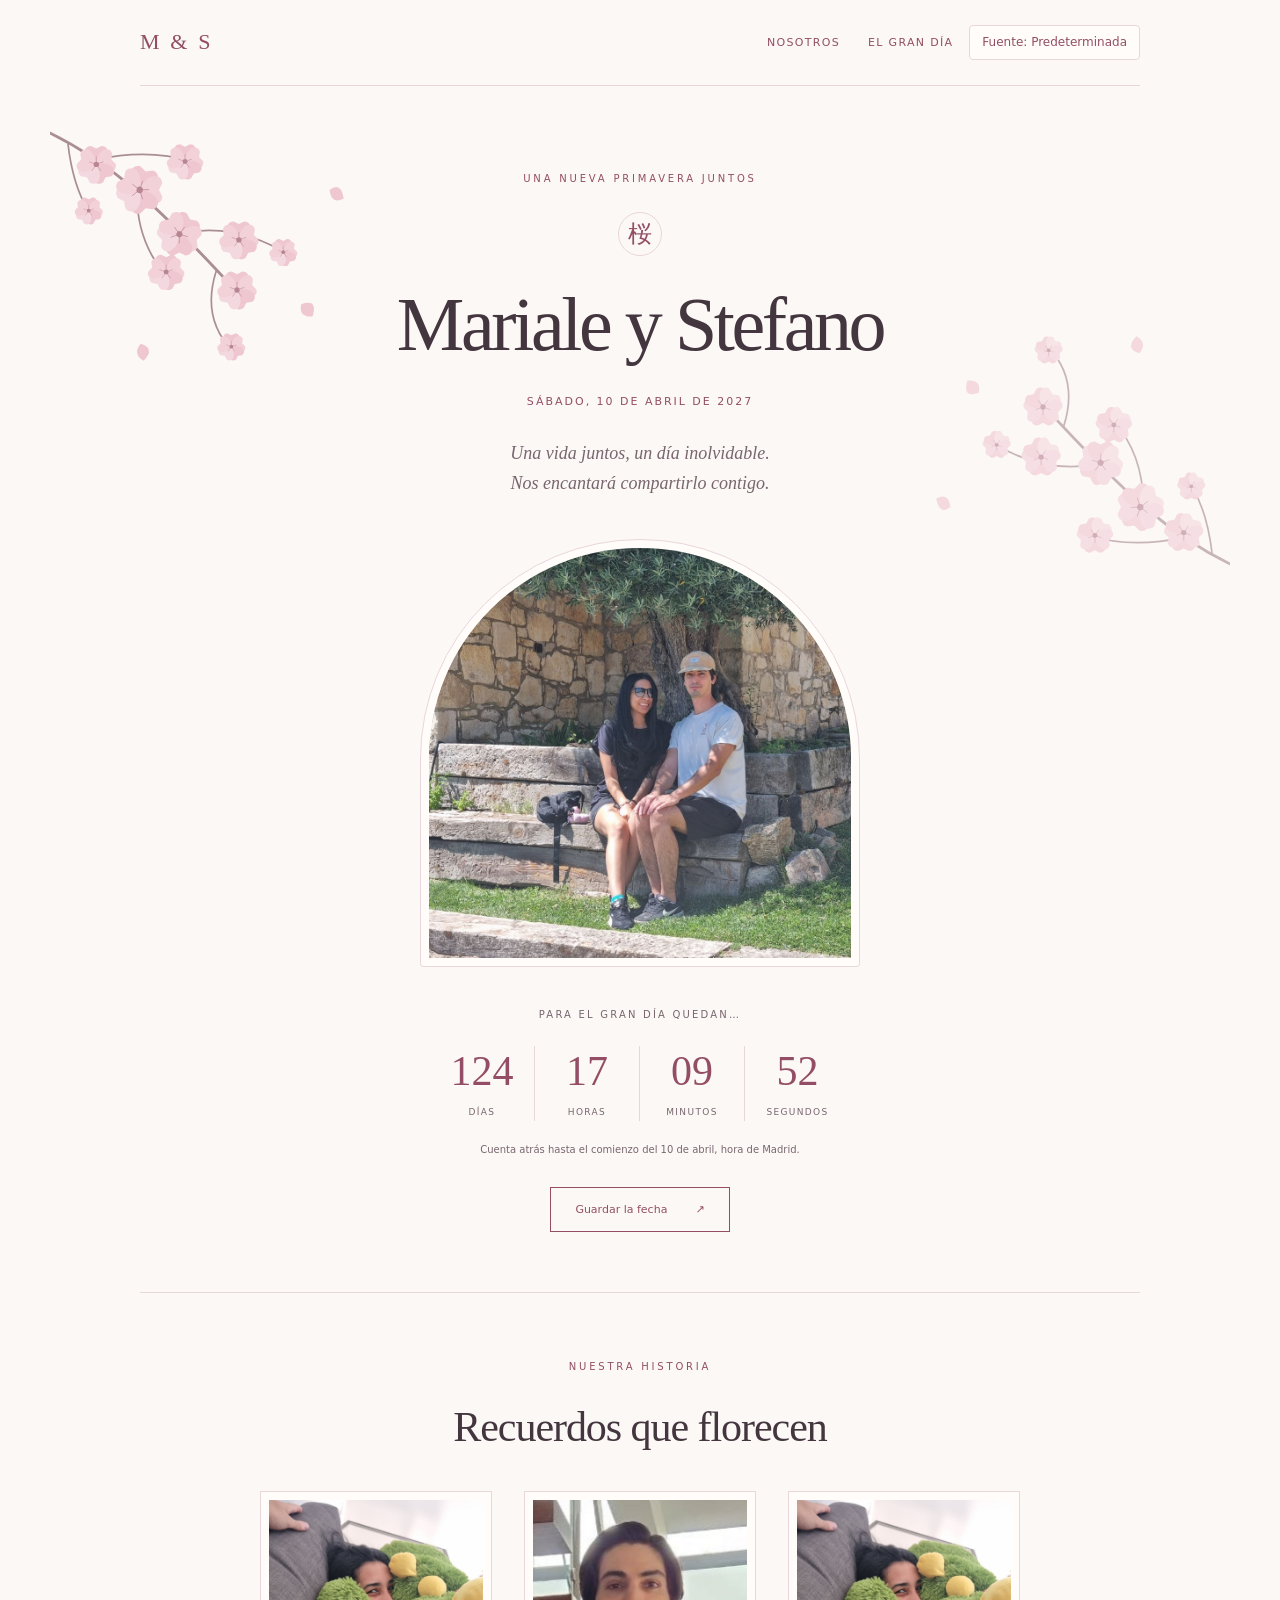
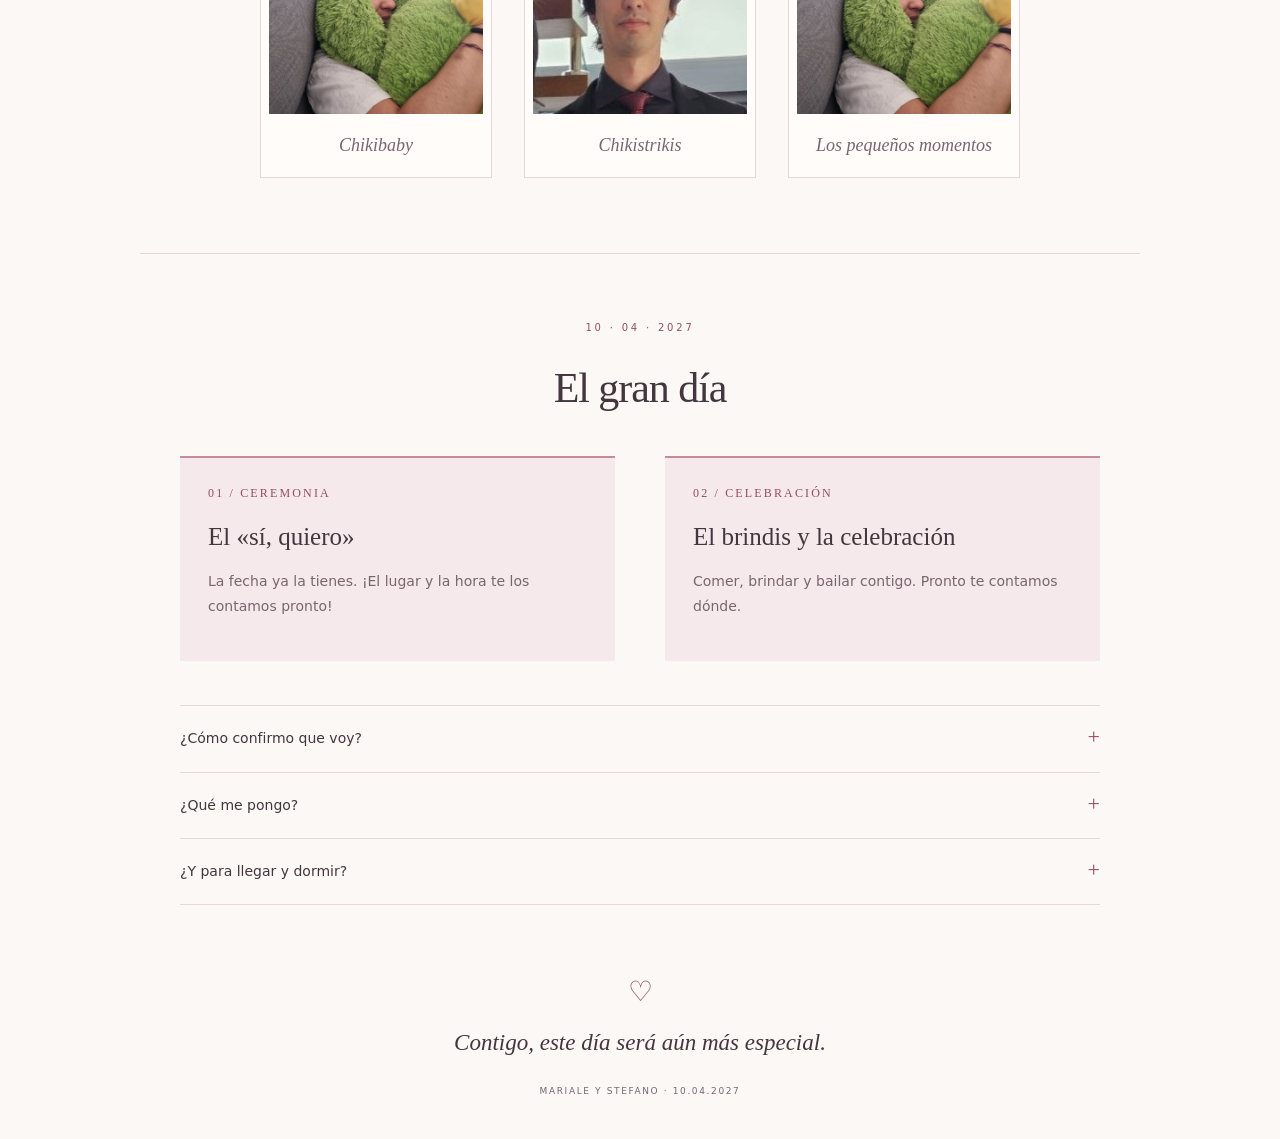
==== commit 87ec23b9: "fonts" ====
--- a/index.html
+++ b/index.html
@@ -15,7 +15,10 @@
   <main id="inicio">
     <nav class="site-nav" aria-label="Navegación principal">
       <a class="monogram" href="#inicio" aria-label="Mariale y Stefano, inicio">M &amp; S</a>
-      <div class="nav-links"><a href="#recuerdos">Nosotros</a><a href="#dia">El gran día</a></div>
+      <div class="nav-actions">
+        <div class="nav-links"><a href="#recuerdos">Nosotros</a><a href="#dia">El gran día</a></div>
+        <button id="font-toggle" class="font-toggle" type="button" title="Cambiar a la siguiente fuente" hidden>Fuente: <span id="font-name" aria-live="polite">Predeterminada</span></button>
+      </div>
     </nav>
     <section class="invitation" aria-labelledby="couple">
       <p class="announcement">Una nueva primavera juntos</p>
--- a/styles.css
+++ b/styles.css
@@ -1,18 +1,61 @@
+@font-face {
+  font-family: "Hammersmith One";
+  src: url("assets/fonts/Hammersmith_One/HammersmithOne-Regular.ttf") format("truetype");
+  font-weight: 400;
+  font-style: normal;
+  font-display: swap;
+}
+@font-face {
+  font-family: "Josefin Sans";
+  src: url("assets/fonts/Josefin_Sans/JosefinSans-VariableFont_wght.ttf") format("truetype");
+  font-weight: 100 700;
+  font-style: normal;
+  font-display: swap;
+}
+@font-face {
+  font-family: "Montserrat";
+  src: url("assets/fonts/Montserrat/Montserrat-VariableFont_wght.ttf") format("truetype");
+  font-weight: 100 900;
+  font-style: normal;
+  font-display: swap;
+}
+@font-face {
+  font-family: "Pacifico";
+  src: url("assets/fonts/Pacifico/Pacifico-Regular.ttf") format("truetype");
+  font-weight: 400;
+  font-style: normal;
+  font-display: swap;
+}
+@font-face {
+  font-family: "Pinyon Script";
+  src: url("assets/fonts/Pinyon_Script/PinyonScript-Regular.ttf") format("truetype");
+  font-weight: 400;
+  font-style: normal;
+  font-display: swap;
+}
+@font-face {
+  font-family: "Playfair Display";
+  src: url("assets/fonts/Playfair_Display/PlayfairDisplay-VariableFont_wght.ttf") format("truetype");
+  font-weight: 400 900;
+  font-style: normal;
+  font-display: swap;
+}
 :root {
   --paper: #fcf8f6;
   --ink: #44363e;
   --muted: #78666f;
   --rose: #934e65;
   --line: #e9d6dc;
+  --body-font: system-ui, sans-serif;
   --serif: 'Palatino Linotype', 'Book Antiqua', Palatino, Georgia, serif;
 }
 * { box-sizing: border-box; }
 html { scroll-behavior: smooth; }
-body { margin: 0; background: var(--paper); color: var(--ink); font: 15px/1.8 system-ui, sans-serif; }
+body { margin: 0; background: var(--paper); color: var(--ink); font: 15px/1.8 var(--body-font); }
 [hidden] { display: none !important; }
 a { color: var(--rose); text-underline-offset: 5px; }
 a:hover { color: var(--ink); }
-a:focus-visible, summary:focus-visible { outline: 2px solid var(--rose); outline-offset: 6px; }
+a:focus-visible, button:focus-visible, summary:focus-visible { outline: 2px solid var(--rose); outline-offset: 6px; }
 .skip-link { position: absolute; top: -100px; left: 16px; background: var(--paper); padding: 12px; z-index: 10; }
 .skip-link:focus { top: 12px; }
 main { width: min(100% - 48px, 1000px); margin: auto; }
@@ -21,6 +64,9 @@
 h3 { font: 400 25px/1.3 var(--serif); margin-bottom: 16px; }
 .site-nav { display: flex; justify-content: space-between; align-items: center; padding: 25px 0; border-bottom: 1px solid var(--line); gap: 20px; }
 .monogram { font: 22px var(--serif); letter-spacing: .12em; color: var(--rose); text-decoration: none; }
+.nav-actions { display: flex; align-items: center; justify-content: flex-end; flex-wrap: wrap; gap: 16px; }
+.font-toggle { border: 1px solid var(--line); border-radius: 4px; padding: 8px 12px; background: #fffcfa; color: var(--rose); font: 12px/1.4 system-ui, sans-serif; cursor: pointer; }
+.font-toggle:hover { border-color: var(--rose); }
 .nav-links { display: flex; gap: 28px; }
 .nav-links a { font-size: 11px; letter-spacing: .12em; text-transform: uppercase; text-decoration: none; }
 .invitation { position: relative; isolation: isolate; text-align: center; padding: 84px 0 60px; }
@@ -35,7 +81,7 @@
 .cover { width: min(100%, 440px); margin: 40px auto; padding: 8px; border: 1px solid var(--line); background: #fffcfa; border-radius: 220px 220px 3px 3px; }
 .cover-photo { width: 100%; height: 410px; object-fit: cover; display: block; border-radius: 210px 210px 0 0; }
 .countdown-block { margin: 40px 0 28px; }
-.countdown-block h2 { font: 10px/1.5 system-ui, sans-serif; text-transform: uppercase; letter-spacing: .22em; color: var(--muted); margin-bottom: 24px; }
+.countdown-block h2 { font: 10px/1.5 var(--body-font); text-transform: uppercase; letter-spacing: .22em; color: var(--muted); margin-bottom: 24px; }
 .countdown { display: flex; justify-content: center; }
 .countdown > div { width: 105px; padding: 0 14px; border-right: 1px solid var(--line); }
 .countdown > div:last-child { border: 0; }
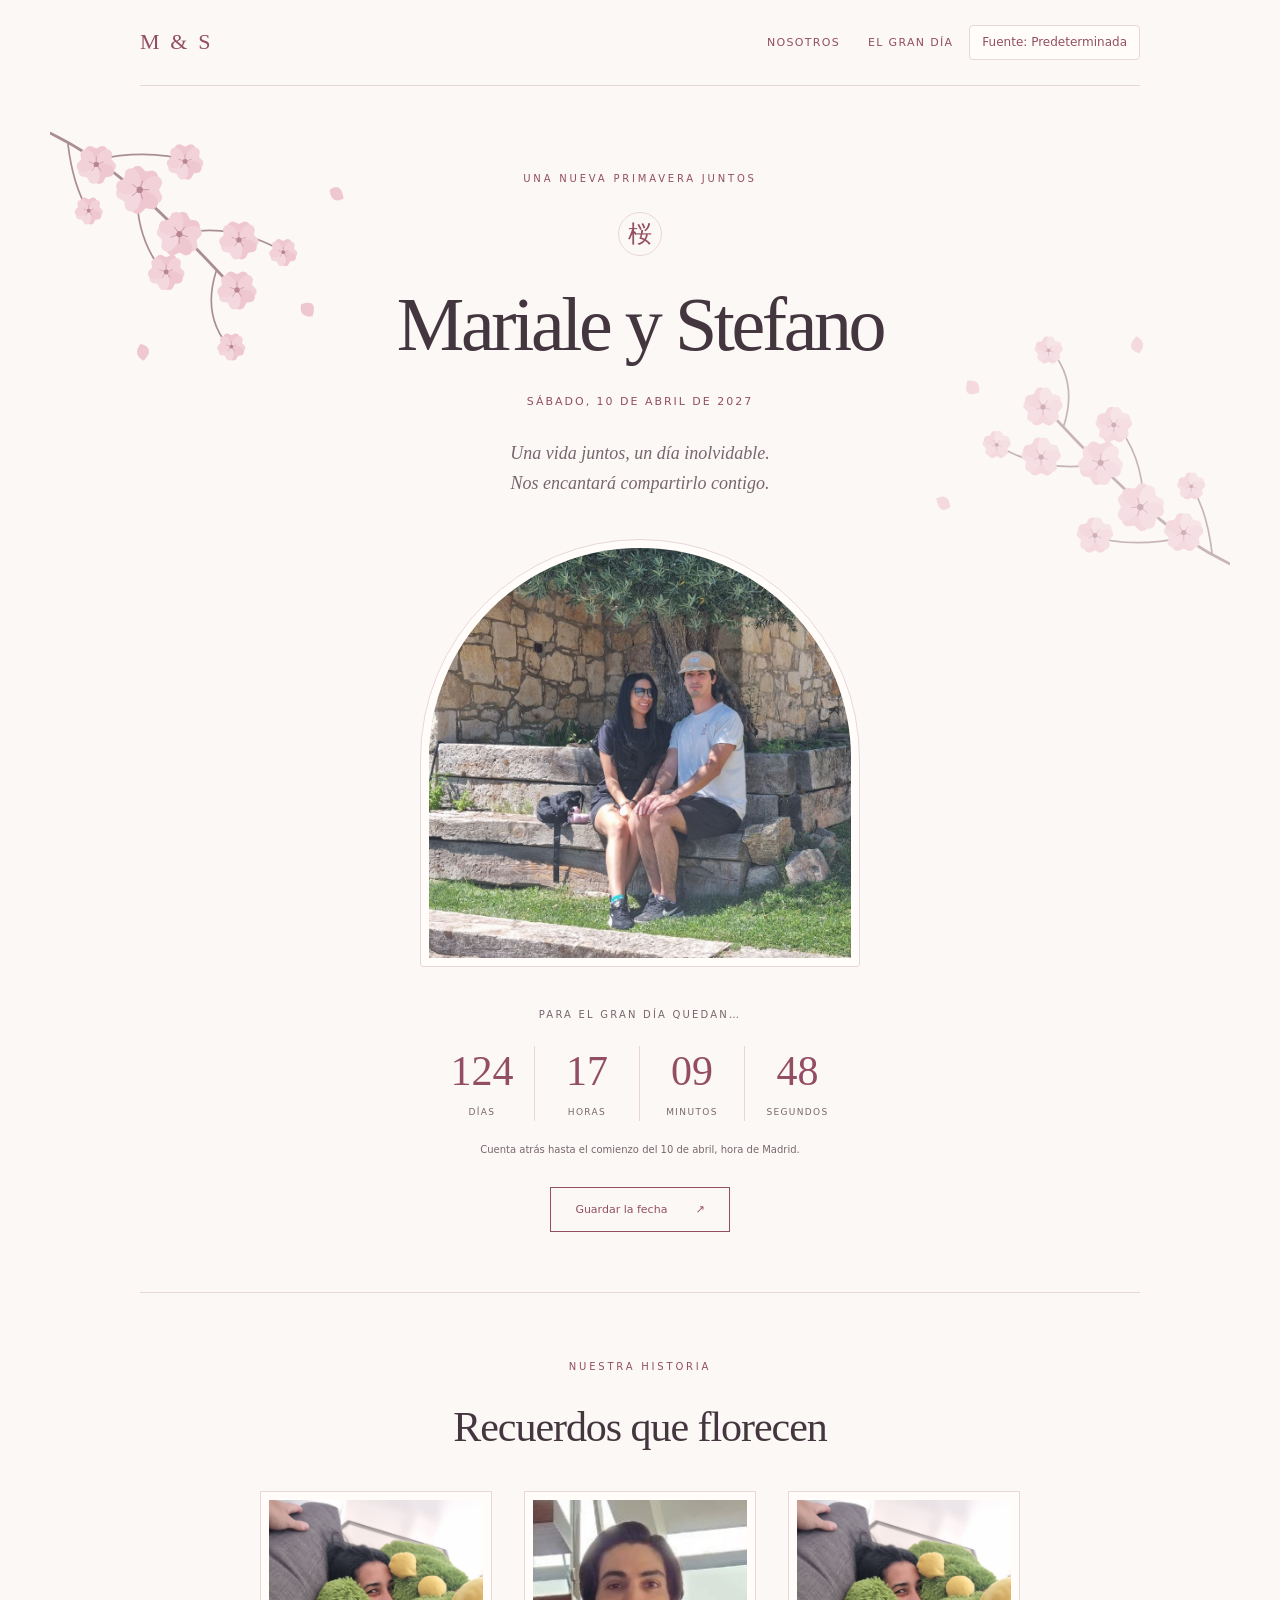
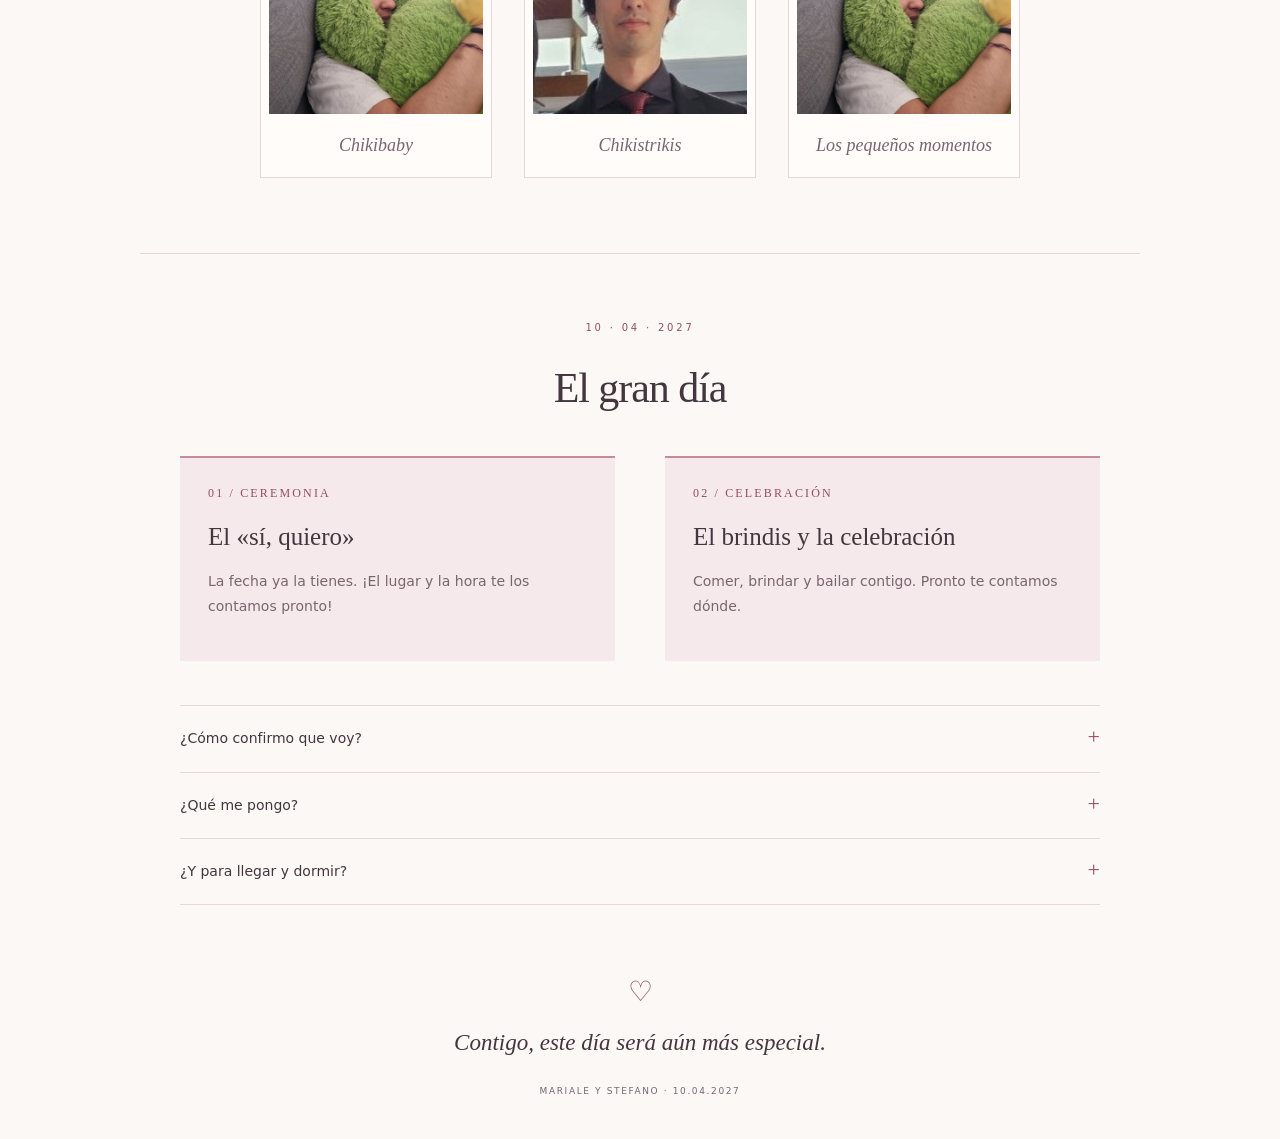
==== commit 5fc487d8: "fonts" ====
--- a/index.html
+++ b/index.html
@@ -25,7 +25,7 @@
       <div class="doodle" aria-hidden="true">桜</div>
       <h1 id="couple">Mariale y Stefano</h1>
       <p class="date"><time datetime="2027-04-10">Sábado, 10 de abril de 2027</time></p>
-      <p class="intro">Una vida juntos, un día inolvidable.<br>Nos encantará compartirlo contigo.</p>
+      <p class="intro">Una vida juntos, un día inolvidable. <br>Nos encantará compartirlo contigo.</p>
       <div id="cover" class="cover"><img class="cover-photo" src="assets/images/us.jpg" alt="Una foto de nosotros" fetchpriority="high"></div>
       <div class="countdown-block">
         <h2 id="countdown-title">Para el gran día quedan…</h2>
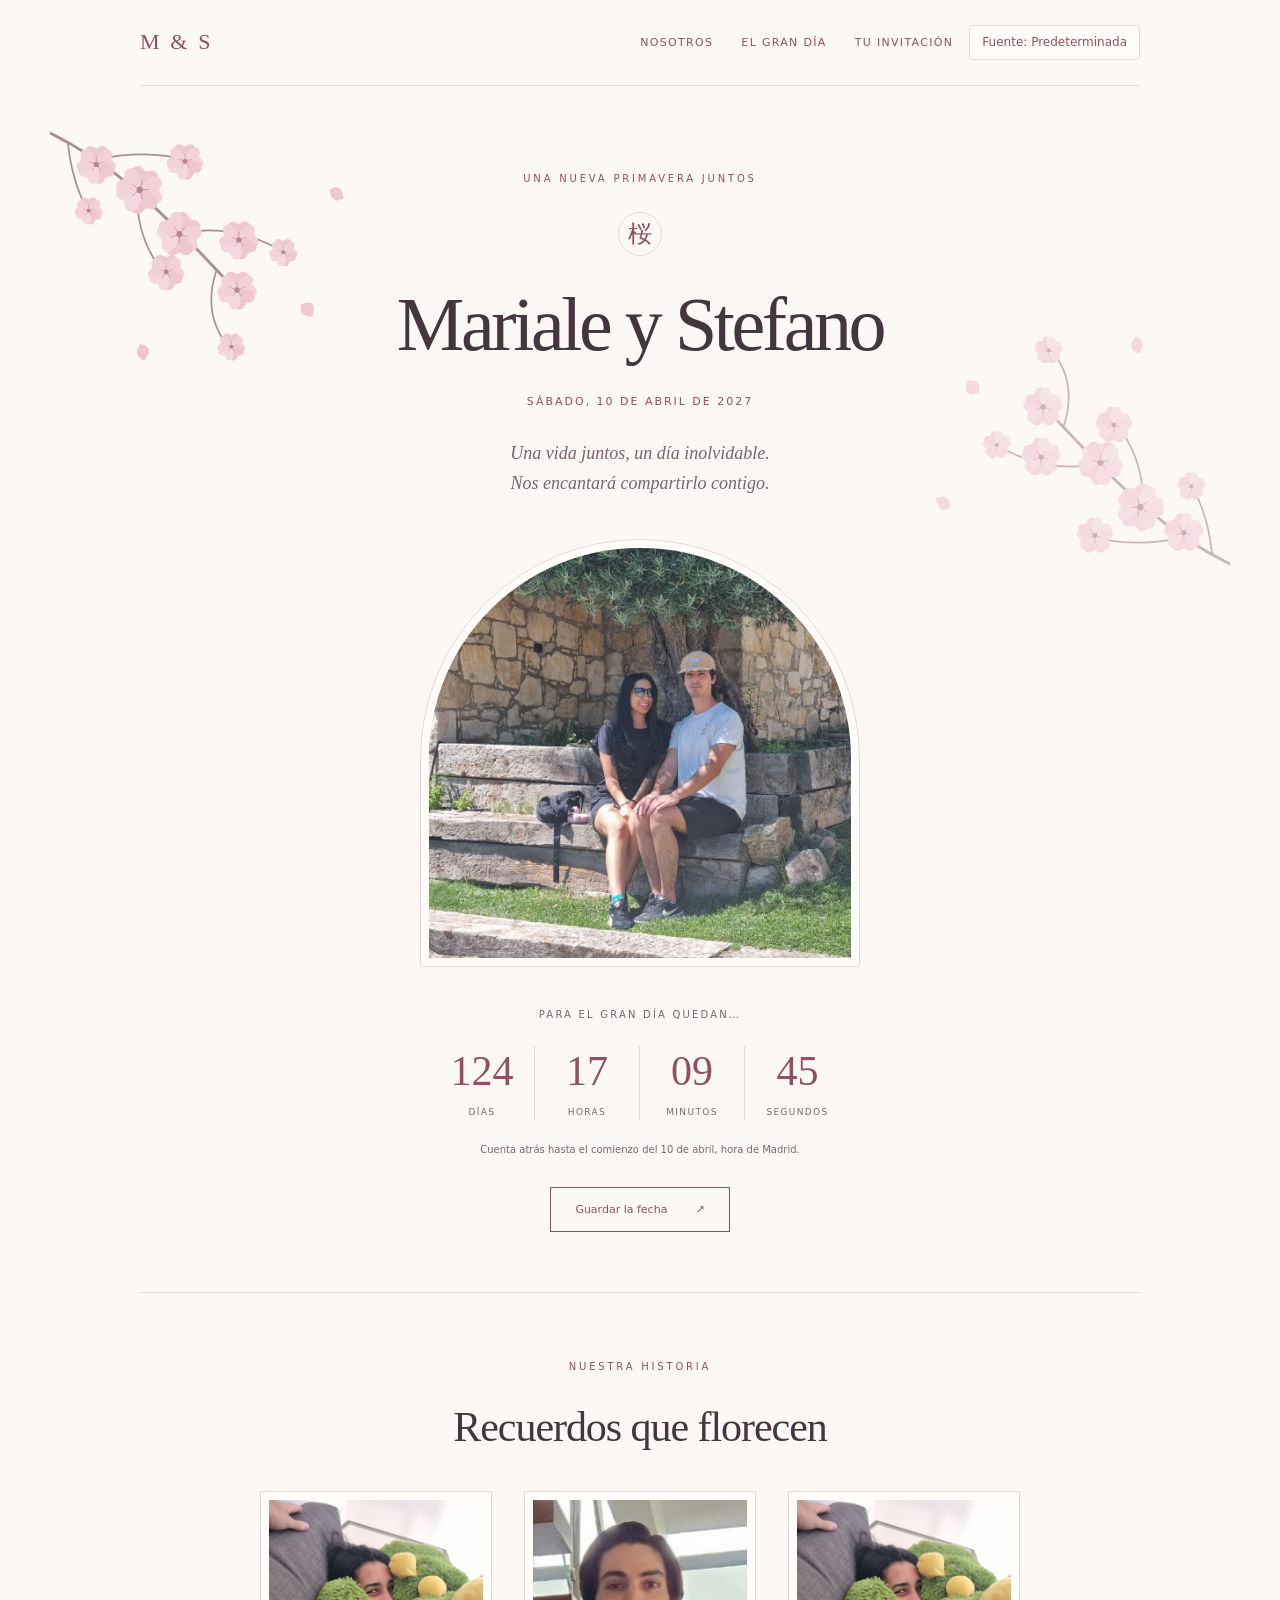
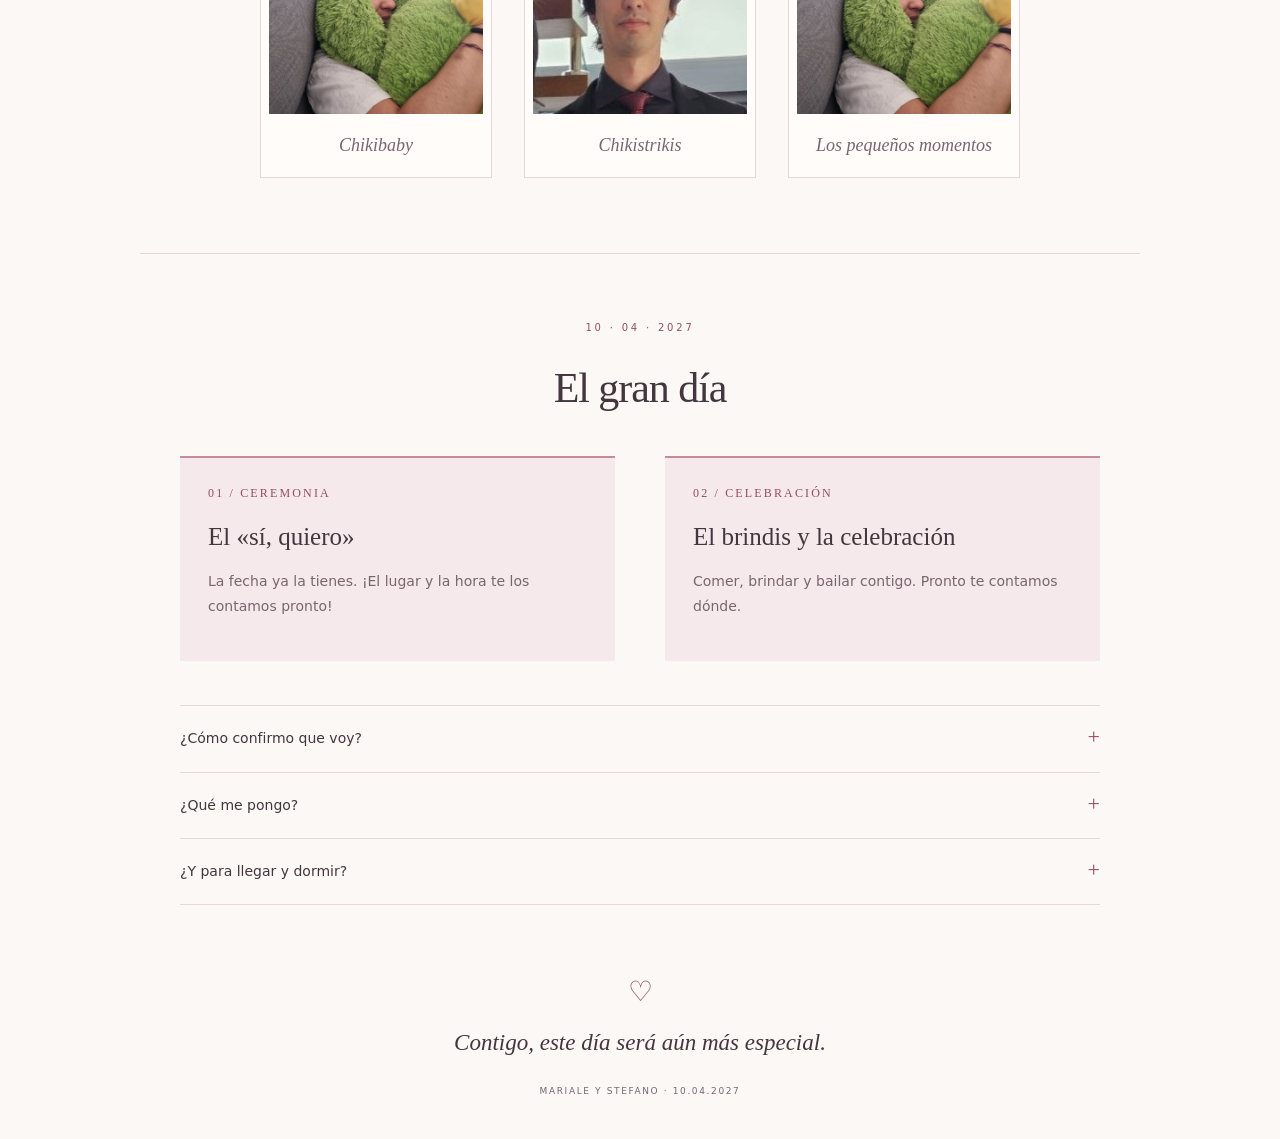
==== commit 301741c7: "invitaciones" ====
--- a/index.html
+++ b/index.html
@@ -16,7 +16,7 @@
     <nav class="site-nav" aria-label="Navegación principal">
       <a class="monogram" href="#inicio" aria-label="Mariale y Stefano, inicio">M &amp; S</a>
       <div class="nav-actions">
-        <div class="nav-links"><a href="#recuerdos">Nosotros</a><a href="#dia">El gran día</a></div>
+        <div class="nav-links"><a href="#recuerdos">Nosotros</a><a href="#dia">El gran día</a><a href="invitados.html">Tu invitación</a></div>
         <button id="font-toggle" class="font-toggle" type="button" title="Cambiar a la siguiente fuente" hidden>Fuente: <span id="font-name" aria-live="polite">Predeterminada</span></button>
       </div>
     </nav>
@@ -60,7 +60,7 @@
       </div>
       <div class="extra-info">
         <p id="location-info" hidden></p>
-        <details><summary>¿Cómo confirmo que voy?</summary><p id="rsvp-info">Pronto pondremos aquí cómo confirmar. De momento, ¡guárdanos el día!</p><a id="rsvp-link" class="text-link" hidden>¡Voy! ↗</a></details>
+        <details><summary>¿Cómo confirmo que voy?</summary><p id="rsvp-info">Pronto pondremos aquí cómo confirmar. De momento, ¡guárdanos el día!</p><a id="rsvp-link" class="text-link" href="invitados.html">Confirmar asistencia →</a></details>
         <details><summary>¿Qué me pongo?</summary><p id="dress-code">Todavía estamos decidiendo los detalles. Eso sí: ve practicando tus pasos de baile.</p></details>
         <details><summary>¿Y para llegar y dormir?</summary><p id="travel-info">Añadiremos aquí la información de transporte y alojamiento en cuanto la tengamos.</p></details>
       </div>
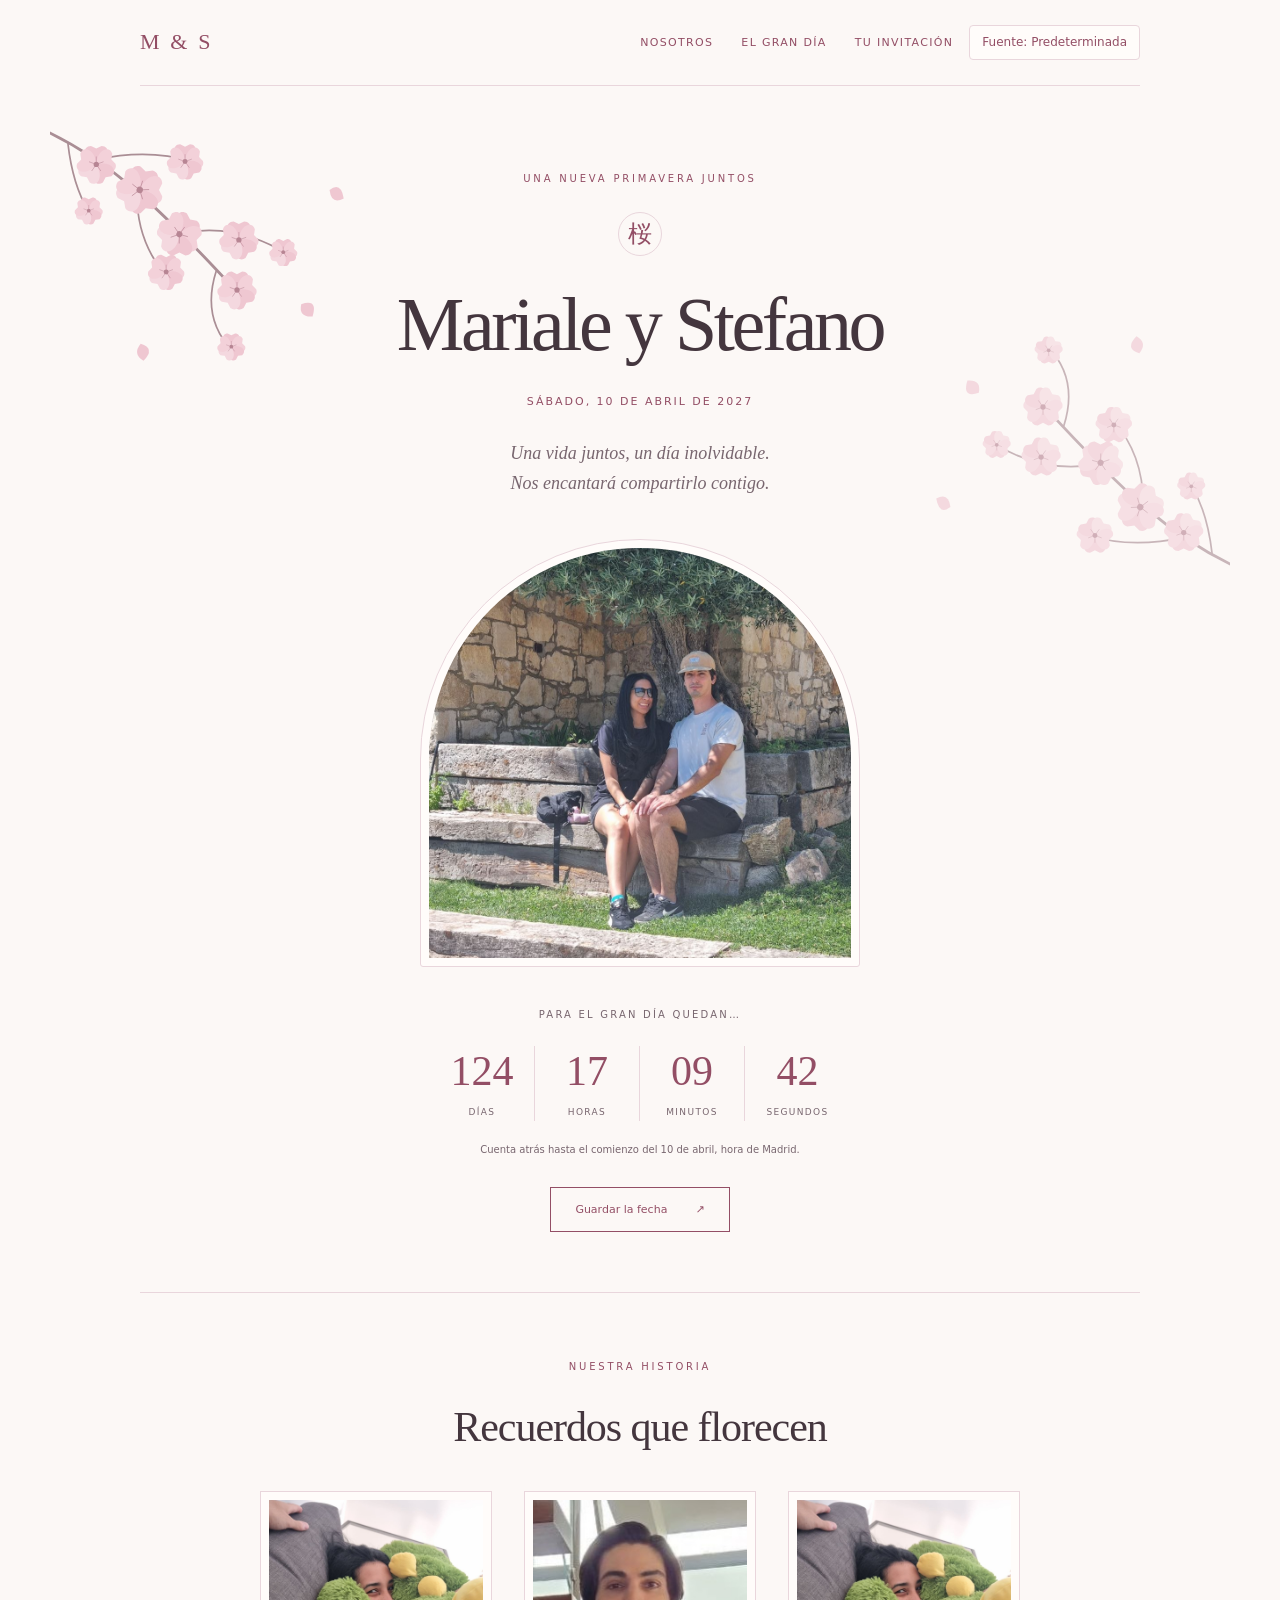
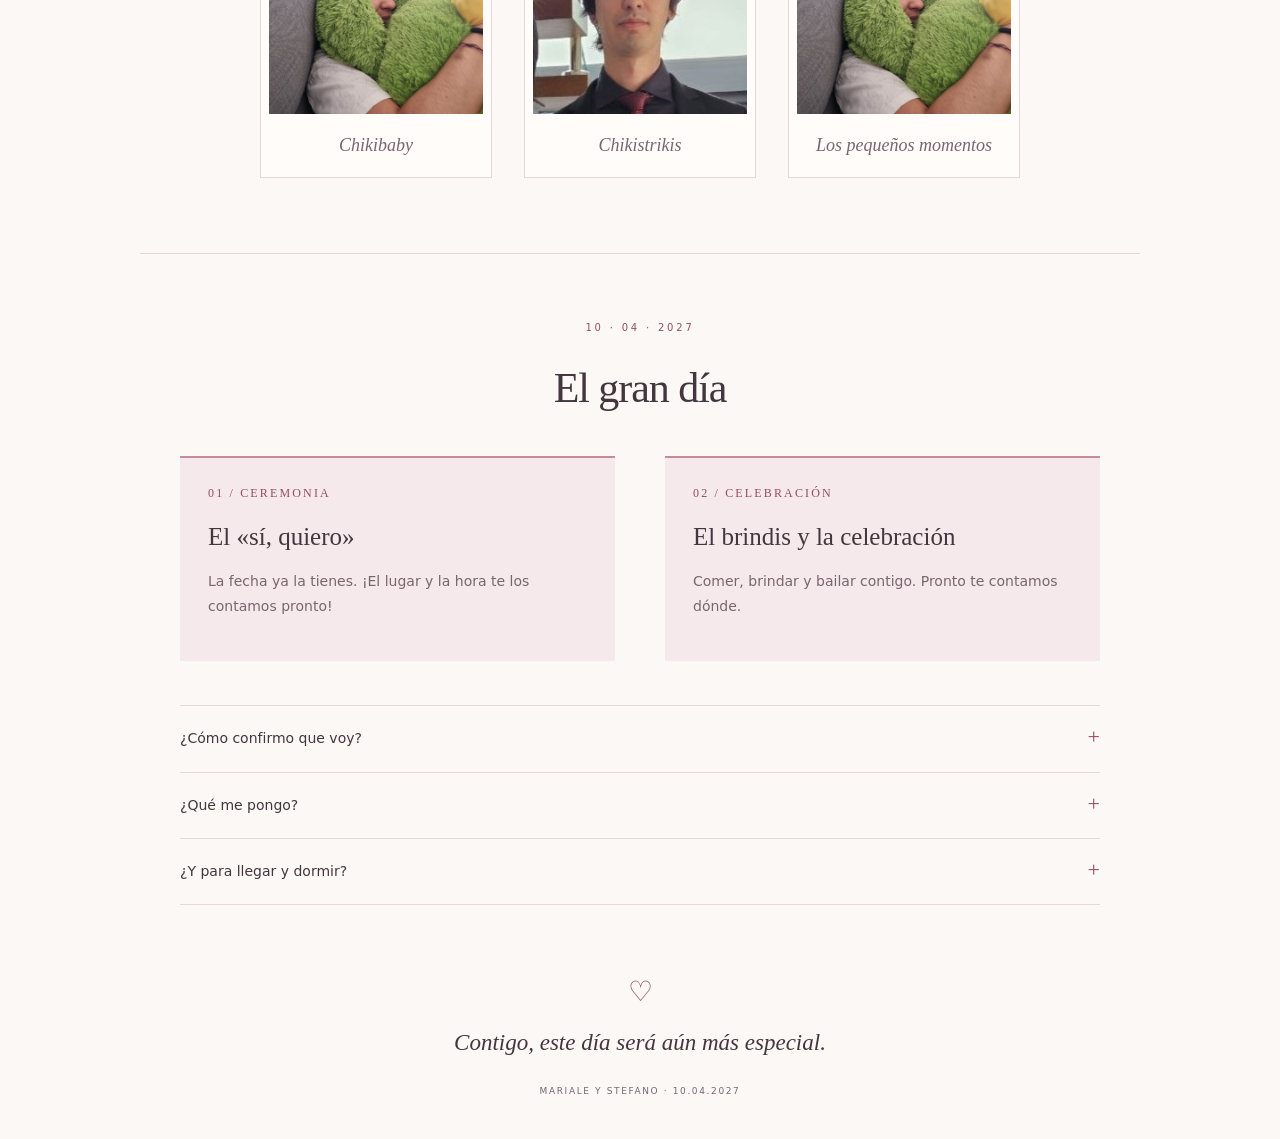
==== commit 8cb4c733: "logs" ====
--- a/index.html
+++ b/index.html
@@ -2,6 +2,13 @@
 <html lang="es">
 <head>
   <meta charset="utf-8">
+  <script>
+    if (location.protocol === 'http:' && ['marialeystefano.com', 'www.marialeystefano.com'].includes(location.hostname)) {
+      const secureUrl = new URL(location.href);
+      secureUrl.protocol = 'https:';
+      location.replace(secureUrl.href);
+    }
+  </script>
   <meta name="viewport" content="width=device-width, initial-scale=1">
   <meta name="description" content="Mariale y Stefano se casan el 10 de abril de 2027. ¡Y quieren celebrarlo contigo!">
   <meta name="theme-color" content="#fcf8f6">
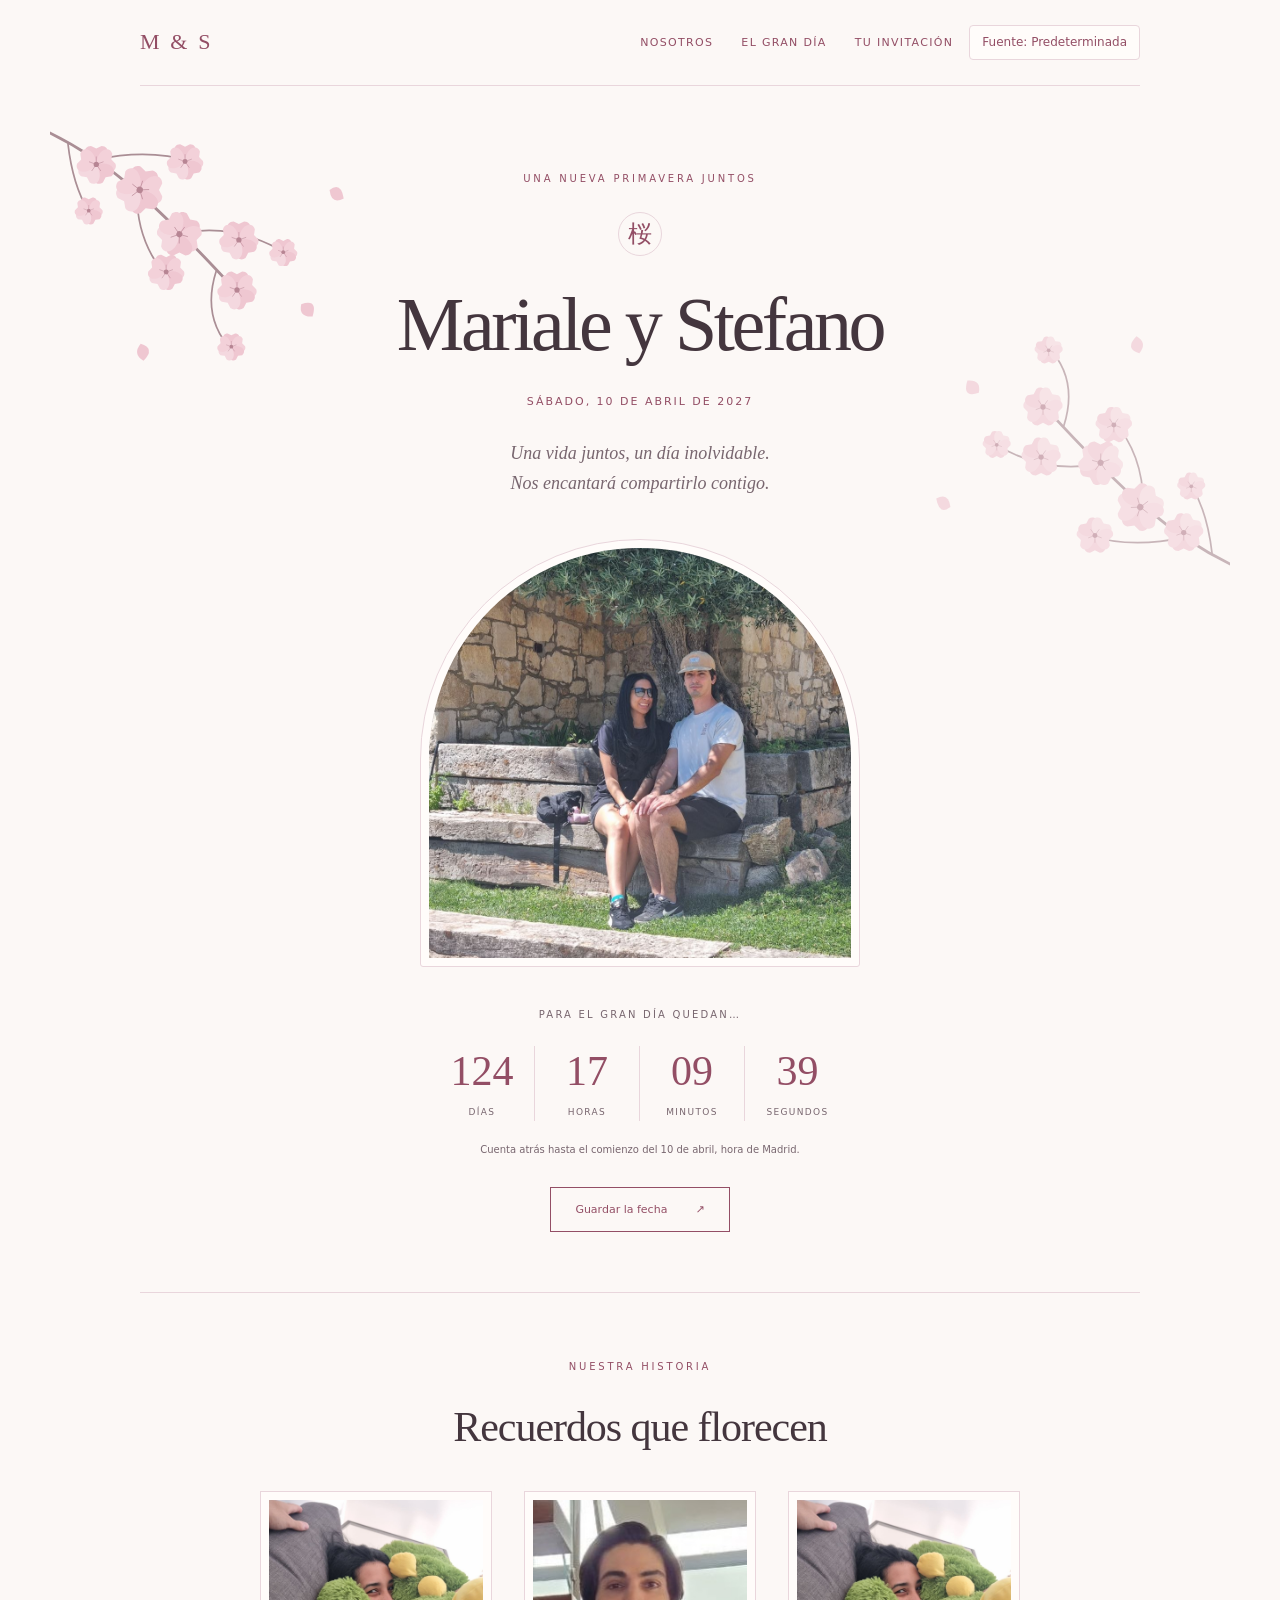
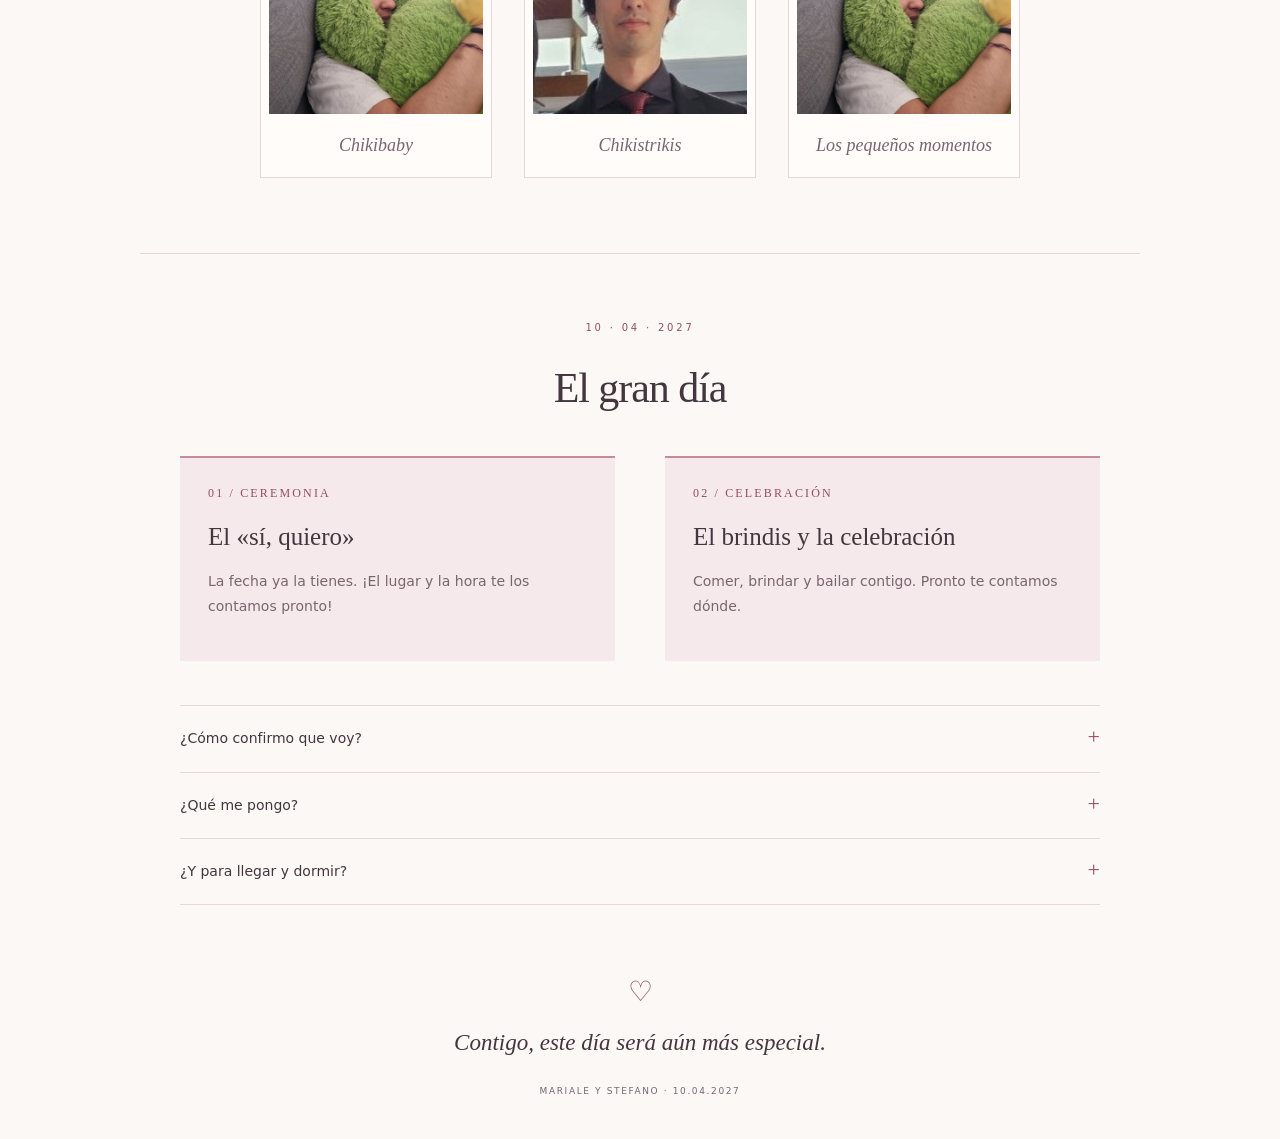
==== commit d6ffaed4: "nuevos petalos" ====
--- a/index.html
+++ b/index.html
@@ -67,7 +67,7 @@
       </div>
       <div class="extra-info">
         <p id="location-info" hidden></p>
-        <details><summary>¿Cómo confirmo que voy?</summary><p id="rsvp-info">Pronto pondremos aquí cómo confirmar. De momento, ¡guárdanos el día!</p><a id="rsvp-link" class="text-link" href="invitados.html">Confirmar asistencia →</a></details>
+        <details><summary>¿Cómo confirmo que voy?</summary><p id="rsvp-info">Encontrarás el código de tu pétalo en tu invitación.</p><a id="rsvp-link" class="text-link" href="invitados.html">Confirmar asistencia →</a></details>
         <details><summary>¿Qué me pongo?</summary><p id="dress-code">Todavía estamos decidiendo los detalles. Eso sí: ve practicando tus pasos de baile.</p></details>
         <details><summary>¿Y para llegar y dormir?</summary><p id="travel-info">Añadiremos aquí la información de transporte y alojamiento en cuanto la tengamos.</p></details>
       </div>
